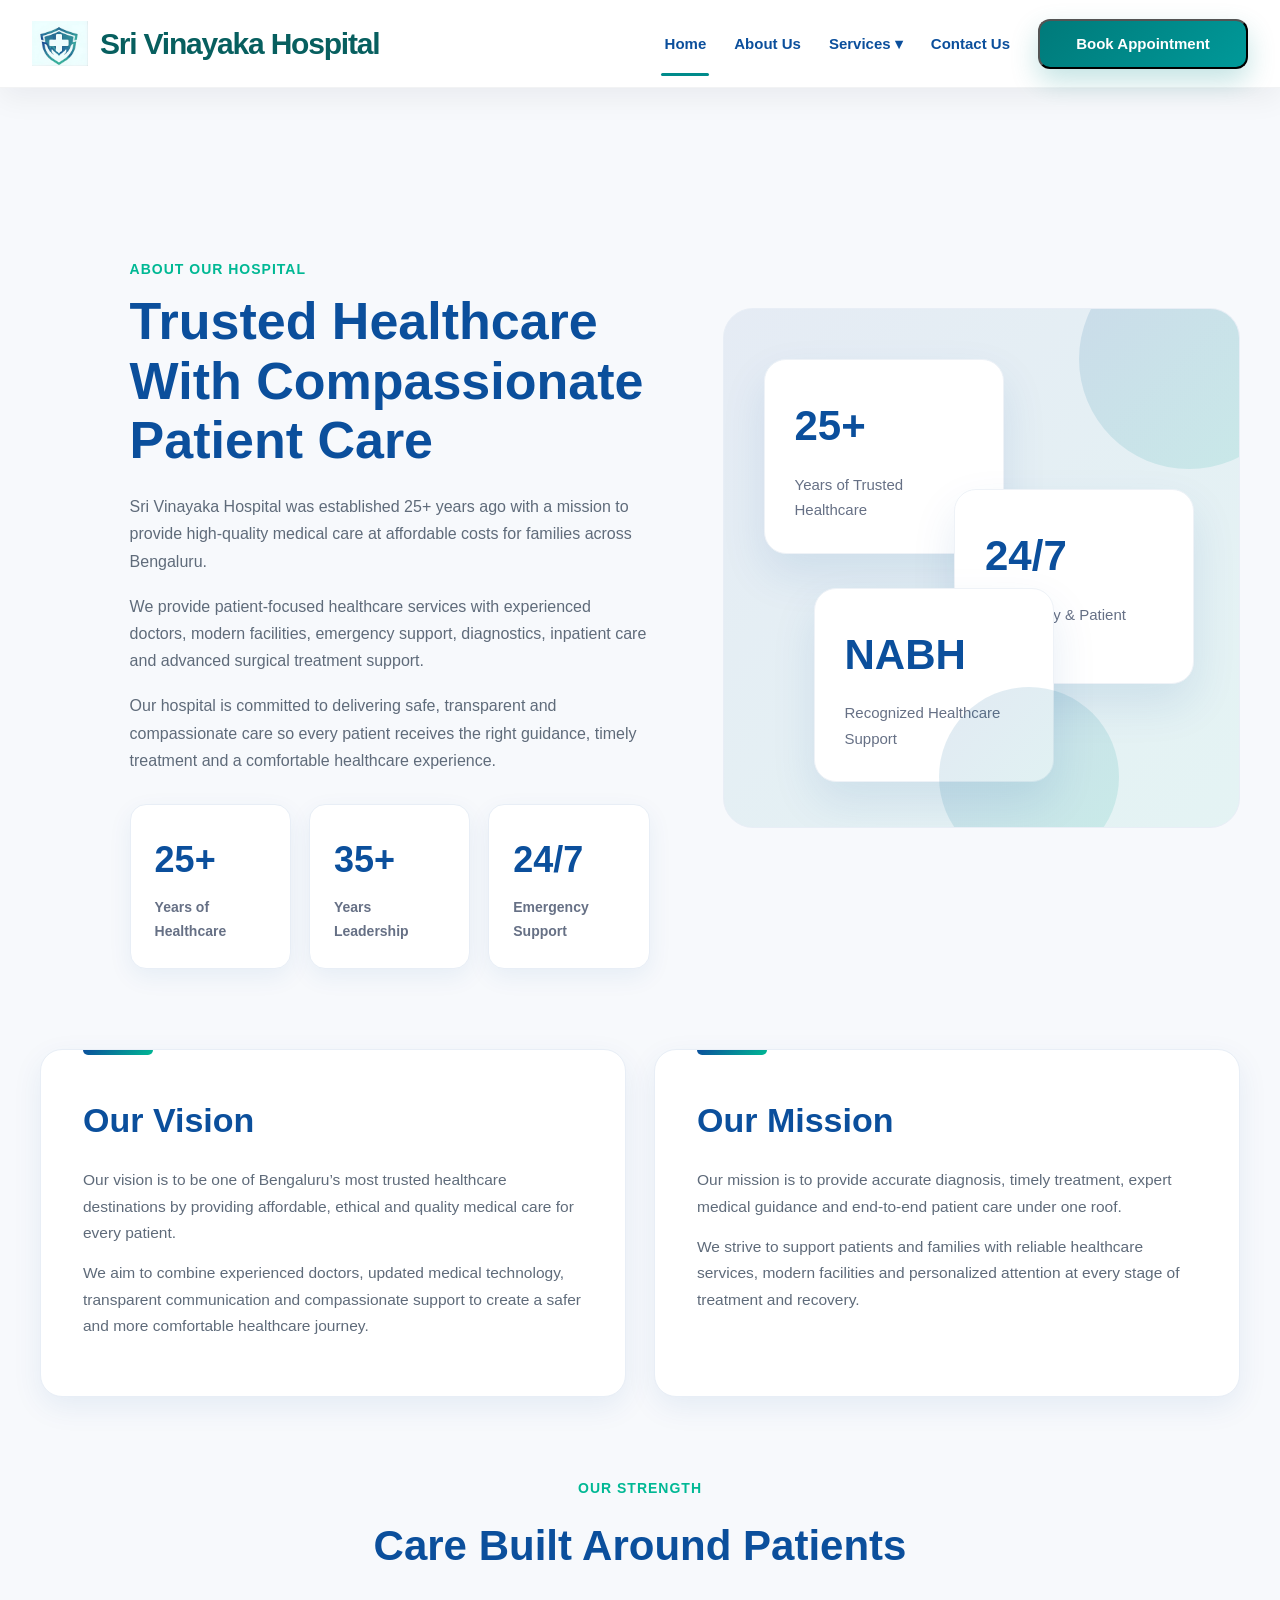
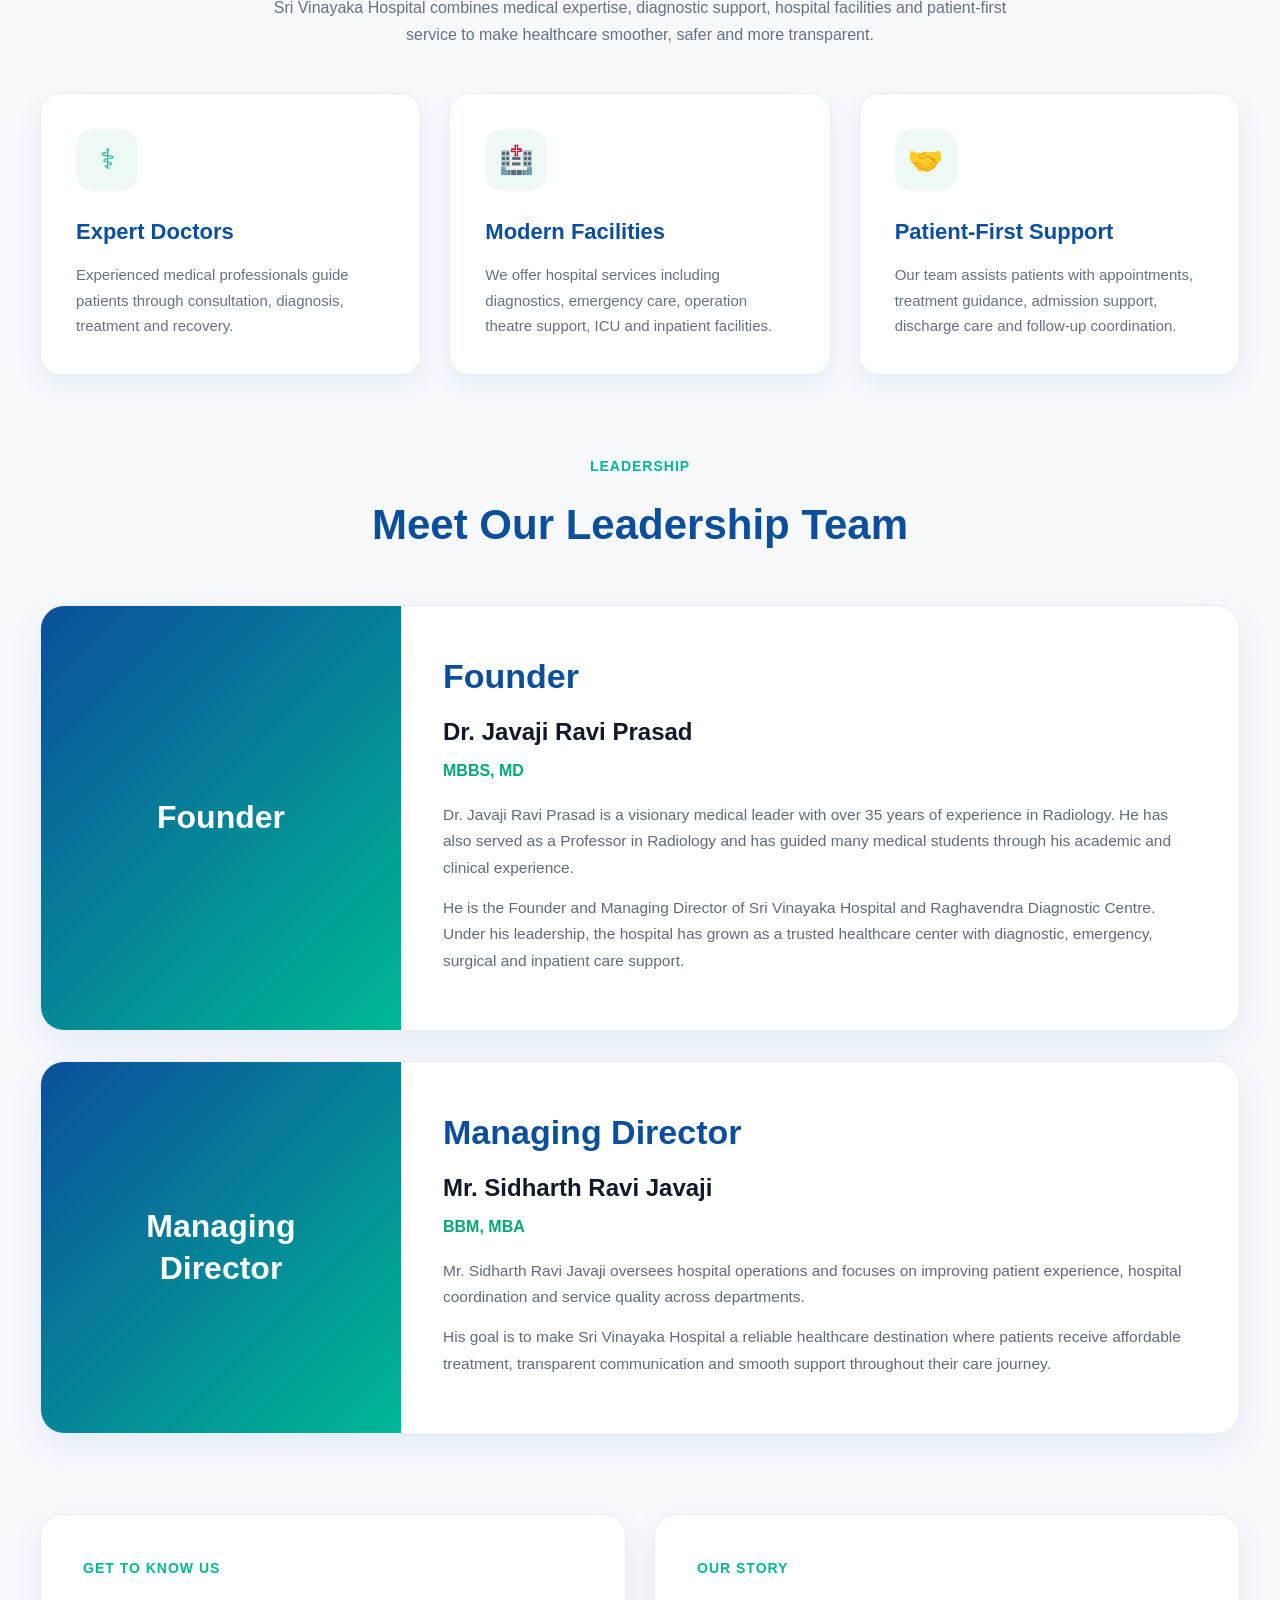
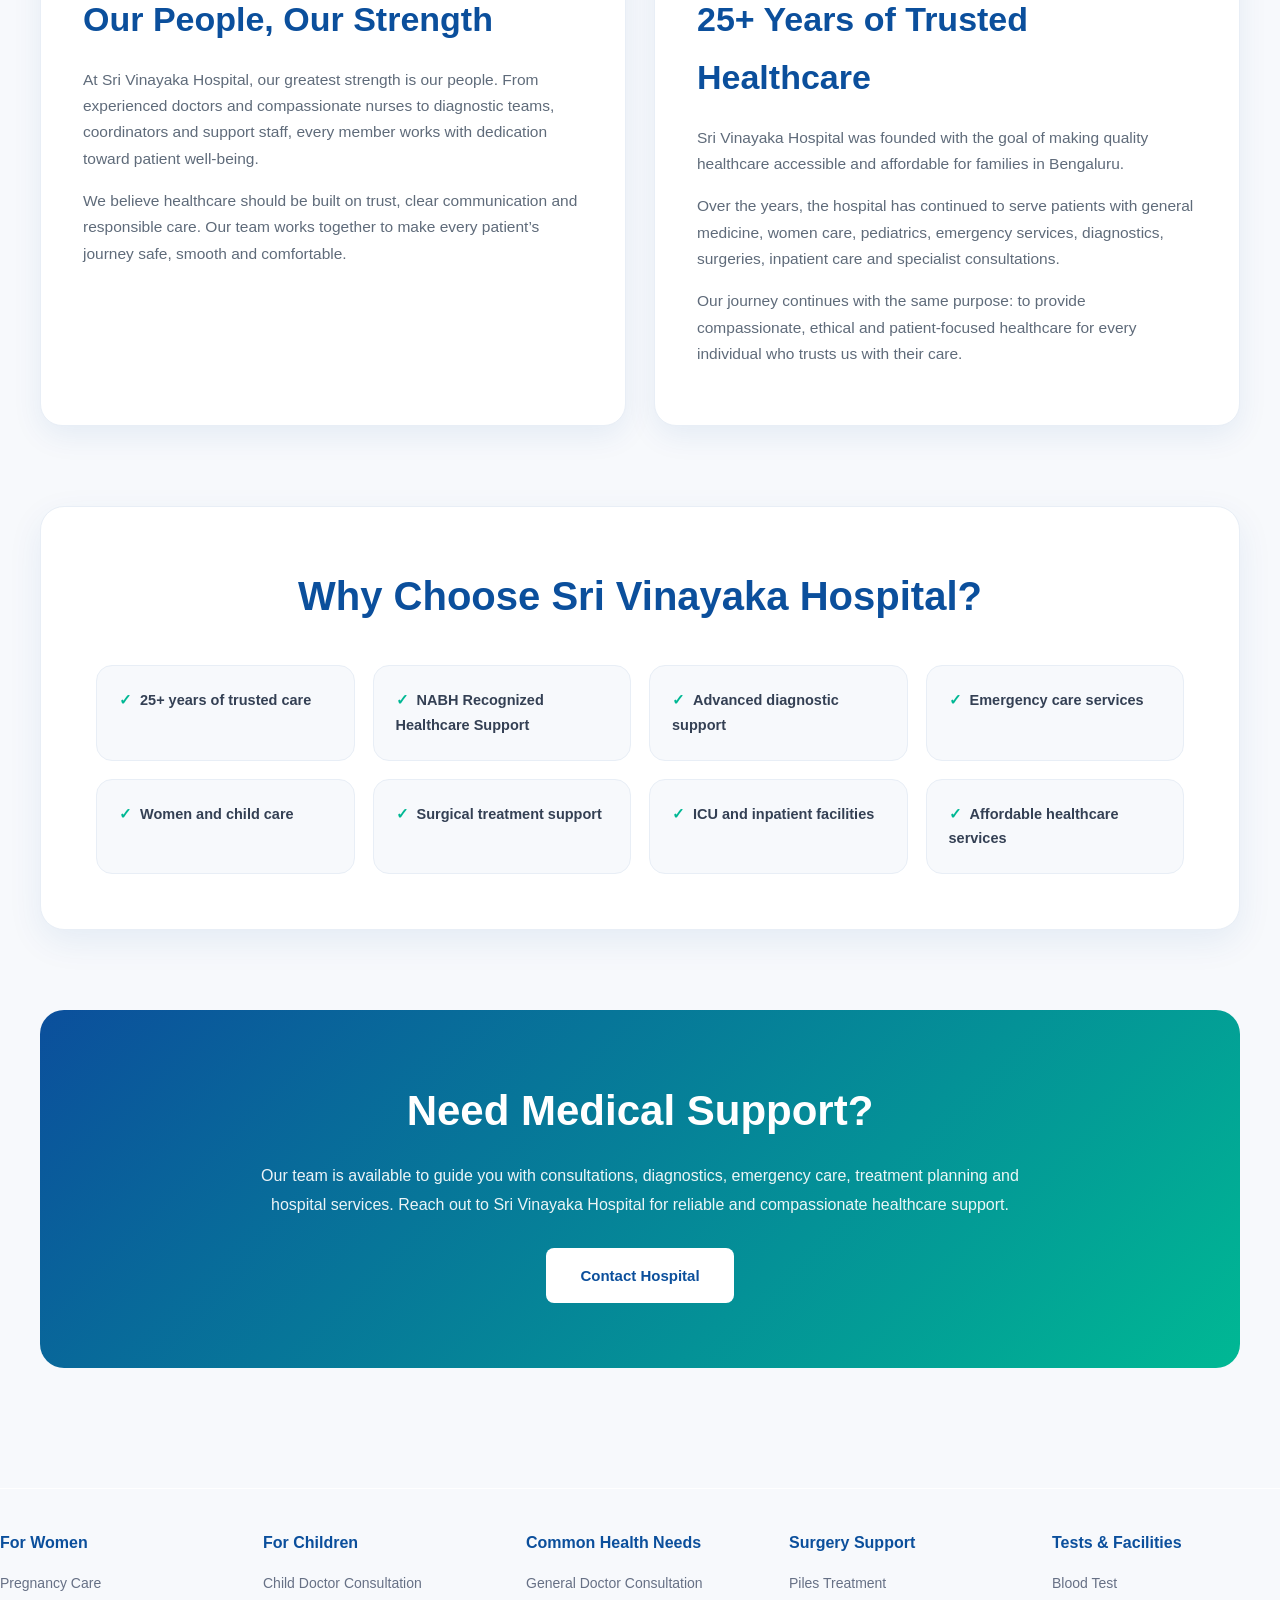
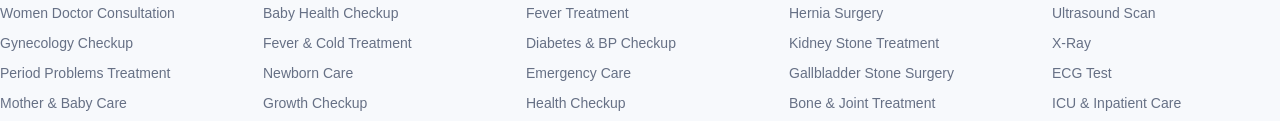
==== about.html @ 531b56f4 "latest hospital website update" ====
<!DOCTYPE html>
<html lang="en">
<head>
  <meta charset="UTF-8">
  <meta name="viewport" content="width=device-width, initial-scale=1.0">

  <title>About Us | Sri Vinayaka Hospital</title>

  <meta name="description" content="About Sri Vinayaka Hospital. Trusted healthcare, affordable medical care, expert doctors, advanced facilities, diagnostics, emergency care and compassionate treatment in Bengaluru.">
<link rel="stylesheet" href="style.css" />
  <style>
    * {
      margin: 0;
      padding: 0;
      box-sizing: border-box;
      font-family: Arial, Helvetica, sans-serif;
    }

    body {
      background: #f7f9fc;
      color: #1f2937;
      line-height: 1.7;
    }

    .about-page {
      padding: 80px 20px;
    }

    .container {
      max-width: 1200px;
      margin: auto;
    }

    .section-label {
      color: #00b894;
      font-size: 14px;
      font-weight: 700;
      text-transform: uppercase;
      letter-spacing: 1px;
      margin-bottom: 10px;
      display: block;
    }

    .hero-section {
      display: grid;
      grid-template-columns: 1.1fr 0.9fr;
      gap: 50px;
      align-items: center;
      margin-bottom: 80px;
    }

    .hero-content h1 {
      font-size: 52px;
      color: #0b4f9c;
      line-height: 1.15;
      margin-bottom: 22px;
    }

    .hero-content p {
      font-size: 16px;
      color: #5f6b7a;
      margin-bottom: 18px;
    }

    .hero-image img {
      width: 100%;
      border-radius: 22px;
      display: block;
      box-shadow: 0 20px 45px rgba(11, 79, 156, 0.16);
    }

    .stats-grid {
      display: grid;
      grid-template-columns: repeat(3, 1fr);
      gap: 18px;
      margin-top: 30px;
    }

    .stat-card {
      background: #ffffff;
      padding: 24px;
      border-radius: 16px;
      border: 1px solid #e8eef6;
      box-shadow: 0 8px 25px rgba(11, 79, 156, 0.07);
    }

    .stat-card h2 {
      color: #0b4f9c;
      font-size: 36px;
      margin-bottom: 6px;
    }

    .stat-card p {
      margin: 0;
      font-size: 14px;
      font-weight: 700;
      color: #667085;
    }

    .mission-vision {
      display: grid;
      grid-template-columns: 1fr 1fr;
      gap: 28px;
      margin-bottom: 80px;
    }

    .mv-card {
      background: #ffffff;
      padding: 42px;
      border-radius: 22px;
      border: 1px solid #e8eef6;
      box-shadow: 0 10px 30px rgba(11, 79, 156, 0.08);
      position: relative;
      overflow: hidden;
    }

    .mv-card::before {
      content: "";
      position: absolute;
      top: 0;
      left: 42px;
      width: 70px;
      height: 5px;
      background: linear-gradient(135deg, #0b4f9c, #00b894);
      border-radius: 0 0 12px 12px;
    }

    .mv-card h2 {
      color: #0b4f9c;
      font-size: 34px;
      margin-bottom: 18px;
    }

    .mv-card p {
      color: #5f6b7a;
      font-size: 15.5px;
      margin-bottom: 14px;
    }

    .trust-section {
      margin-bottom: 80px;
    }

    .section-heading {
      text-align: center;
      margin-bottom: 45px;
    }

    .section-heading h2 {
      font-size: 42px;
      color: #0b4f9c;
      margin-bottom: 12px;
    }

    .section-heading p {
      max-width: 780px;
      margin: auto;
      color: #667085;
      font-size: 16px;
    }

    .trust-grid {
      display: grid;
      grid-template-columns: repeat(3, 1fr);
      gap: 28px;
    }

    .trust-card {
      background: #ffffff;
      padding: 35px;
      border-radius: 20px;
      border: 1px solid #e8eef6;
      box-shadow: 0 10px 28px rgba(11, 79, 156, 0.07);
      transition: 0.35s;
    }

    .trust-card:hover {
      transform: translateY(-8px);
      box-shadow: 0 20px 45px rgba(11, 79, 156, 0.14);
    }

    .trust-icon {
      width: 62px;
      height: 62px;
      border-radius: 18px;
      background: #eef9f6;
      color: #00b894;
      display: flex;
      align-items: center;
      justify-content: center;
      font-size: 28px;
      margin-bottom: 22px;
    }

    .trust-card h3 {
      color: #0b4f9c;
      font-size: 22px;
      margin-bottom: 12px;
    }

    .trust-card p {
      color: #667085;
      font-size: 15px;
    }

    .leader-section {
      margin-bottom: 80px;
    }

    .leader-card {
      background: #ffffff;
      border-radius: 24px;
      overflow: hidden;
      display: grid;
      grid-template-columns: 360px 1fr;
      margin-bottom: 30px;
      border: 1px solid #e8eef6;
      box-shadow: 0 12px 35px rgba(11, 79, 156, 0.08);
    }

    .leader-photo {
      background: linear-gradient(135deg, #0b4f9c, #00b894);
      min-height: 360px;
      display: flex;
      align-items: center;
      justify-content: center;
      color: #ffffff;
      text-align: center;
      padding: 30px;
    }

    .leader-photo h3 {
      font-size: 32px;
      line-height: 1.3;
    }

    .leader-content {
      padding: 42px;
    }

    .leader-content h2 {
      color: #0b4f9c;
      font-size: 34px;
      margin-bottom: 6px;
    }

    .leader-content h3 {
      color: #111827;
      font-size: 24px;
      margin-bottom: 4px;
    }

    .leader-content h4 {
      color: #00a878;
      font-size: 16px;
      margin-bottom: 18px;
    }

    .leader-content p {
      color: #5f6b7a;
      font-size: 15.5px;
      margin-bottom: 14px;
    }

    .story-section {
      display: grid;
      grid-template-columns: 1fr 1fr;
      gap: 28px;
      margin-bottom: 80px;
    }

    .story-card {
      background: #ffffff;
      padding: 42px;
      border-radius: 22px;
      border: 1px solid #e8eef6;
      box-shadow: 0 10px 30px rgba(11, 79, 156, 0.08);
    }

    .story-card h2 {
      color: #0b4f9c;
      font-size: 34px;
      margin-bottom: 18px;
    }

    .story-card p {
      color: #5f6b7a;
      font-size: 15.5px;
      margin-bottom: 16px;
    }

    .choose-section {
      background: #ffffff;
      padding: 55px;
      border-radius: 24px;
      margin-bottom: 80px;
      border: 1px solid #e8eef6;
      box-shadow: 0 12px 35px rgba(11, 79, 156, 0.08);
    }

    .choose-section h2 {
      color: #0b4f9c;
      font-size: 40px;
      text-align: center;
      margin-bottom: 35px;
    }

    .choose-grid {
      display: grid;
      grid-template-columns: repeat(4, 1fr);
      gap: 18px;
    }

    .choose-item {
      background: #f7f9fc;
      padding: 22px;
      border-radius: 16px;
      color: #344054;
      font-size: 14.5px;
      font-weight: 600;
      border: 1px solid #e8eef6;
    }

    .choose-item span {
      color: #00b894;
      margin-right: 8px;
      font-weight: 900;
    }

    .support-section {
      background: linear-gradient(135deg, #0b4f9c, #00b894);
      color: #ffffff;
      padding: 65px 45px;
      border-radius: 24px;
      text-align: center;
    }

    .support-section h2 {
      font-size: 42px;
      margin-bottom: 16px;
    }

    .support-section p {
      max-width: 780px;
      margin: auto;
      font-size: 16px;
      line-height: 1.8;
      color: rgba(255,255,255,0.92);
      margin-bottom: 28px;
    }

    .support-btn {
      display: inline-block;
      background: #ffffff;
      color: #0b4f9c;
      padding: 15px 34px;
      border-radius: 8px;
      text-decoration: none;
      font-weight: 800;
      font-size: 15px;
    }

    @media(max-width: 992px) {
      .hero-section,
      .mission-vision,
      .story-section,
      .leader-card {
        grid-template-columns: 1fr;
      }

      .trust-grid,
      .choose-grid {
        grid-template-columns: repeat(2, 1fr);
      }

      .hero-content h1 {
        font-size: 42px;
      }
    }

    @media(max-width: 768px) {
      .about-page {
        padding: 50px 15px;
      }

      .hero-content h1,
      .section-heading h2,
      .choose-section h2,
      .support-section h2 {
        font-size: 32px;
      }

      .mv-card,
      .story-card,
      .choose-section,
      .leader-content,
      .support-section {
        padding: 30px 22px;
      }

      .stats-grid,
      .trust-grid,
      .choose-grid {
        grid-template-columns: 1fr;
      }

      .leader-photo {
        min-height: 240px;
      }
    }


    .hero-visual {
  position: relative;

  min-height: 520px;

  border-radius: 30px;

  background:
    linear-gradient(135deg,
    rgba(11,79,156,0.08),
    rgba(0,184,148,0.08));

  overflow: hidden;

  border: 1px solid #e8eef6;
}

.floating-card {
  position: absolute;

  background: #ffffff;

  border-radius: 22px;

  padding: 30px;

  width: 240px;

  box-shadow: 0 20px 45px rgba(11,79,156,0.10);

  border: 1px solid #eef2f7;

  animation: floatCard 5s ease-in-out infinite;
}

.floating-card h3 {
  color: #0b4f9c;

  font-size: 42px;

  margin-bottom: 10px;
}

.floating-card p {
  color: #667085;

  font-size: 15px;

  line-height: 1.7;
}

.card-one {
  top: 50px;
  left: 40px;
}

.card-two {
  top: 180px;
  right: 45px;

  animation-delay: 1s;
}

.card-three {
  bottom: 45px;
  left: 90px;

  animation-delay: 2s;
}

.circle {
  position: absolute;

  border-radius: 50%;

  background:
    linear-gradient(135deg,
    rgba(11,79,156,0.12),
    rgba(0,184,148,0.12));
}

.circle-one {
  width: 220px;
  height: 220px;

  top: -60px;
  right: -60px;
}

.circle-two {
  width: 180px;
  height: 180px;

  bottom: -40px;
  right: 120px;
}

@keyframes floatCard {

  0% {
    transform: translateY(0px);
  }

  50% {
    transform: translateY(-12px);
  }

  100% {
    transform: translateY(0px);
  }
}

@media(max-width: 768px){

  .hero-visual {
    min-height: 460px;
  }

  .floating-card {
    width: 200px;
    padding: 22px;
  }

  .floating-card h3 {
    font-size: 34px;
  }

  .card-one {
    left: 20px;
  }

  .card-two {
    right: 20px;
  }

  .card-three {
    left: 50px;
  }
}


  </style>
</head>

<body>

  
<header class="site-header">
  <nav class="navbar">
    <div class="brand">
      <img src="assets/logo.webp" alt="Sri Vinayaka Hospital Logo" class="logo">
      <span>Sri Vinayaka Hospital</span>
    </div>

    <ul class="nav-menu">
      <li><a href="index.html" class="active">Home</a></li>
      <li><a href="about.html">About Us</a></li>
            <li class="has-mega-menu">
              <a href="service.html" class="services-link">Services ▾</a>

              <div class="mega-menu">
                <div class="mega-col">
                  <h3>Core Services</h3>
                  <a href="service.html#emergency">Emergency Care</a>
                  <a href="service.html#general-medicine">General Medicine</a>
                  <a href="service.html#gynecology">Gynecology</a>
                  <a href="service.html#pediatrics">Pediatrics</a>
                </div>

                <div class="mega-col">
                  <h3>Specialities</h3>
                  <a href="service.html#orthopedics">Orthopedics</a>
                  <a href="service.html#cardiology">Cardiology</a>
                  <a href="service.html#general-surgery">General Surgery</a>
                  <a href="service.html#physiotherapy">Physiotherapy</a>
                </div>

                <div class="mega-col">
                  <h3>Surgeries</h3>

                  <a href="surgeries.html?type=proctology">Proctology</a>

                  <a href="surgeries.html?type=laparoscopy">Laparoscopy</a>

                  <a href="surgeries.html?type=urology">Urology</a>

                  <a href="surgeries.html?type=cosmetic">Cosmetic Surgery</a>

                  <a href="surgeries.html?type=orthopedics">Orthopedics</a>

                  <a href="surgeries.html?type=ophthalmology">Ophthalmology</a>

                  <a href="surgeries.html?type=vascular">Vascular Surgery</a>

                  <a href="surgeries.html?type=mtp">MTP</a>
                </div>
              </div>
            </li>
      <li><a href="Contact.html">Contact Us</a></li>
    </ul>

        <button class="nav-btn" id="openPopup">
          Book Appointment
        </button>
  </nav>
</header>

<section class="about-page">
  <div class="container">

    <div class="hero-section">
      <div class="hero-content">
        <span class="section-label">About Our Hospital</span>

        <h1>Trusted Healthcare With Compassionate Patient Care</h1>

        <p>
          Sri Vinayaka Hospital was established 25+ years ago with a mission
          to provide high-quality medical care at affordable costs for families
          across Bengaluru.
        </p>

        <p>
          We provide patient-focused healthcare services with experienced
          doctors, modern facilities, emergency support, diagnostics,
          inpatient care and advanced surgical treatment support.
        </p>

        <p>
          Our hospital is committed to delivering safe, transparent and
          compassionate care so every patient receives the right guidance,
          timely treatment and a comfortable healthcare experience.
        </p>

        <div class="stats-grid">
          <div class="stat-card">
            <h2>25+</h2>
            <p>Years of Healthcare</p>
          </div>

          <div class="stat-card">
            <h2>35+</h2>
            <p>Years Leadership</p>
          </div>

          <div class="stat-card">
            <h2>24/7</h2>
            <p>Emergency Support</p>
          </div>
        </div>
      </div>

<div class="hero-visual">

  <div class="floating-card card-one">
    <h3>25+</h3>
    <p>Years of Trusted Healthcare</p>
  </div>

  <div class="floating-card card-two">
    <h3>24/7</h3>
    <p>Emergency & Patient Support</p>
  </div>

  <div class="floating-card card-three">
    <h3>NABH</h3>
    <p>Recognized Healthcare Support</p>
  </div>

  <div class="circle circle-one"></div>
  <div class="circle circle-two"></div>

</div>
    </div>

    <div class="mission-vision">
      <div class="mv-card">
        <h2>Our Vision</h2>

        <p>
          Our vision is to be one of Bengaluru’s most trusted healthcare
          destinations by providing affordable, ethical and quality medical
          care for every patient.
        </p>

        <p>
          We aim to combine experienced doctors, updated medical technology,
          transparent communication and compassionate support to create a safer
          and more comfortable healthcare journey.
        </p>
      </div>

      <div class="mv-card">
        <h2>Our Mission</h2>

        <p>
          Our mission is to provide accurate diagnosis, timely treatment,
          expert medical guidance and end-to-end patient care under one roof.
        </p>

        <p>
          We strive to support patients and families with reliable healthcare
          services, modern facilities and personalized attention at every stage
          of treatment and recovery.
        </p>
      </div>
    </div>

    <div class="trust-section">
      <div class="section-heading">
        <span class="section-label">Our Strength</span>

        <h2>Care Built Around Patients</h2>

        <p>
          Sri Vinayaka Hospital combines medical expertise, diagnostic support,
          hospital facilities and patient-first service to make healthcare
          smoother, safer and more transparent.
        </p>
      </div>

      <div class="trust-grid">
        <div class="trust-card">
          <div class="trust-icon">⚕</div>

          <h3>Expert Doctors</h3>

          <p>
            Experienced medical professionals guide patients through
            consultation, diagnosis, treatment and recovery.
          </p>
        </div>

        <div class="trust-card">
          <div class="trust-icon">🏥</div>

          <h3>Modern Facilities</h3>

          <p>
            We offer hospital services including diagnostics, emergency care,
            operation theatre support, ICU and inpatient facilities.
          </p>
        </div>

        <div class="trust-card">
          <div class="trust-icon">🤝</div>

          <h3>Patient-First Support</h3>

          <p>
            Our team assists patients with appointments, treatment guidance,
            admission support, discharge care and follow-up coordination.
          </p>
        </div>
      </div>
    </div>

    <div class="leader-section">
      <div class="section-heading">
        <span class="section-label">Leadership</span>

        <h2>Meet Our Leadership Team</h2>
      </div>

      <div class="leader-card">
        <div class="leader-photo">
          <h3>Founder</h3>
        </div>

        <div class="leader-content">
          <h2>Founder</h2>

          <h3>Dr. Javaji Ravi Prasad</h3>

          <h4>MBBS, MD</h4>

          <p>
            Dr. Javaji Ravi Prasad is a visionary medical leader with over
            35 years of experience in Radiology. He has also served as a
            Professor in Radiology and has guided many medical students through
            his academic and clinical experience.
          </p>

          <p>
            He is the Founder and Managing Director of Sri Vinayaka Hospital
            and Raghavendra Diagnostic Centre. Under his leadership, the
            hospital has grown as a trusted healthcare center with diagnostic,
            emergency, surgical and inpatient care support.
          </p>
        </div>
      </div>

      <div class="leader-card">
        <div class="leader-photo">
          <h3>Managing<br>Director</h3>
        </div>

        <div class="leader-content">
          <h2>Managing Director</h2>

          <h3>Mr. Sidharth Ravi Javaji</h3>

          <h4>BBM, MBA</h4>

          <p>
            Mr. Sidharth Ravi Javaji oversees hospital operations and focuses
            on improving patient experience, hospital coordination and service
            quality across departments.
          </p>

          <p>
            His goal is to make Sri Vinayaka Hospital a reliable healthcare
            destination where patients receive affordable treatment, transparent
            communication and smooth support throughout their care journey.
          </p>
        </div>
      </div>
    </div>

    <div class="story-section">
      <div class="story-card">
        <span class="section-label">Get To Know Us</span>

        <h2>Our People, Our Strength</h2>

        <p>
          At Sri Vinayaka Hospital, our greatest strength is our people.
          From experienced doctors and compassionate nurses to diagnostic teams,
          coordinators and support staff, every member works with dedication
          toward patient well-being.
        </p>

        <p>
          We believe healthcare should be built on trust, clear communication
          and responsible care. Our team works together to make every patient’s
          journey safe, smooth and comfortable.
        </p>
      </div>

      <div class="story-card">
        <span class="section-label">Our Story</span>

        <h2>25+ Years of Trusted Healthcare</h2>

        <p>
          Sri Vinayaka Hospital was founded with the goal of making quality
          healthcare accessible and affordable for families in Bengaluru.
        </p>

        <p>
          Over the years, the hospital has continued to serve patients with
          general medicine, women care, pediatrics, emergency services,
          diagnostics, surgeries, inpatient care and specialist consultations.
        </p>

        <p>
          Our journey continues with the same purpose: to provide compassionate,
          ethical and patient-focused healthcare for every individual who trusts
          us with their care.
        </p>
      </div>
    </div>

    <div class="choose-section">
      <h2>Why Choose Sri Vinayaka Hospital?</h2>

      <div class="choose-grid">
        <div class="choose-item"><span>✓</span>25+ years of trusted care</div>
        <div class="choose-item"><span>✓</span>NABH Recognized Healthcare Support</div>
        <div class="choose-item"><span>✓</span>Advanced diagnostic support</div>
        <div class="choose-item"><span>✓</span>Emergency care services</div>
        <div class="choose-item"><span>✓</span>Women and child care</div>
        <div class="choose-item"><span>✓</span>Surgical treatment support</div>
        <div class="choose-item"><span>✓</span>ICU and inpatient facilities</div>
        <div class="choose-item"><span>✓</span>Affordable healthcare services</div>
      </div>
    </div>

    <div class="support-section">
      <h2>Need Medical Support?</h2>

      <p>
        Our team is available to guide you with consultations, diagnostics,
        emergency care, treatment planning and hospital services. Reach out to
        Sri Vinayaka Hospital for reliable and compassionate healthcare support.
      </p>

      <a href="contact.html" class="support-btn">
        Contact Hospital
      </a>
    </div>

  </div>
</section>


<!-- POPUP -->

<div class="appointment-popup" id="appointmentPopup">

  <div class="popup-overlay" id="closePopup"></div>

  <div class="popup-box">

    <button class="popup-close" id="closePopupBtn">
      ×
    </button>

    <span class="popup-tag">
      Sri Vinayaka Hospital
    </span>

    <h2>
      Book Appointment
    </h2>

    <p>
      Fill your details and our team will contact you shortly.
    </p>

    <form class="appointment-form" id="telegramForm">

      <div class="form-group">
        <input
          type="text"
          placeholder="Patient Name"
          required
        >
      </div>

      <div class="form-group">
        <input
          type="tel"
          placeholder="Mobile Number"
          required
        >
      </div>

      <div class="form-group">

        <select required>

          <option value="">
            Select Service
          </option>

          <option>
            General Medicine
          </option>

          <option>
            Gynecology
          </option>

          <option>
            Pediatrics
          </option>

          <option>
            Orthopedics
          </option>

          <option>
            Cardiology
          </option>

          <option>
            General Surgery
          </option>

        </select>

      </div>

      <button type="submit" class="submit-btn">
        Submit Appointment
      </button>

    </form>

  </div>

</div>


<div class="success-popup" id="successPopup">

  <div class="success-box">

    <div class="success-icon">
      ✓
    </div>

    <h3 id="successTitle">
      Hello!
    </h3>

    <p>
      Your appointment booking is confirmed.
      Our team will get back to you shortly.
    </p>

    <button id="successClose">
      Close
    </button>

  </div>

</div>


<div class="footer-seo-links">

  <div class="seo-text-col">
    <h4>For Women</h4>
    <span>Pregnancy Care</span>
    <span>Women Doctor Consultation</span>
    <span>Gynecology Checkup</span>
    <span>Period Problems Treatment</span>
    <span>Mother & Baby Care</span>
  </div>

  <div class="seo-text-col">
    <h4>For Children</h4>
    <span>Child Doctor Consultation</span>
    <span>Baby Health Checkup</span>
    <span>Fever & Cold Treatment</span>
    <span>Newborn Care</span>
    <span>Growth Checkup</span>
  </div>

  <div class="seo-text-col">
    <h4>Common Health Needs</h4>
    <span>General Doctor Consultation</span>
    <span>Fever Treatment</span>
    <span>Diabetes & BP Checkup</span>
    <span>Emergency Care</span>
    <span>Health Checkup</span>
  </div>

  <div class="seo-text-col">
    <h4>Surgery Support</h4>
    <span>Piles Treatment</span>
    <span>Hernia Surgery</span>
    <span>Kidney Stone Treatment</span>
    <span>Gallbladder Stone Surgery</span>
    <span>Bone & Joint Treatment</span>
  </div>

  <div class="seo-text-col">
    <h4>Tests & Facilities</h4>
    <span>Blood Test</span>
    <span>Ultrasound Scan</span>
    <span>X-Ray</span>
    <span>ECG Test</span>
    <span>ICU & Inpatient Care</span>
  </div>

</div>
<script src="script.js"></script>
</body>
</html>
---- style.css ----
:root {
  --primary: #008b8b;
  --primary-dark: #006f6f;
  --navy: #071f3d;
  --text: #334155;
  --white: #ffffff;
  --soft: #eefafa;
}

main {
  position: relative;
  z-index: 1;
}


* {
  margin: 0;
  padding: 0;
  box-sizing: border-box;
}

html {
  scroll-behavior: smooth;
}

body {
  font-family: "Inter", Arial, sans-serif;
  background: var(--soft);
  color: var(--navy);
  overflow-x: hidden;
}

a {
  color: inherit;
  text-decoration: none;
}

img {
  display: block;
}

/* HEADER */

.site-header {
  width: 100%;
  height: 80px;
  background: rgba(255, 255, 255, 0.94);

  position: sticky;
  top: 0;
  left: 0;

  z-index: 9999;

  backdrop-filter: blur(14px);
  -webkit-backdrop-filter: blur(14px);

  border-bottom: 1px solid rgba(15, 23, 42, 0.05);

  box-shadow:
    0 10px 30px rgba(15, 23, 42, 0.06);
}

.navbar {
  width: min(100% - 96px, 1800px);
  height: 100%;
  margin: 0 auto;
  display: flex;
  align-items: center;
}

.brand {
  display: flex;
  align-items: center;
  gap: 12px;
  flex-shrink: 0;
}

.logo {
  width: 64px;
  height: 64px;
  object-fit: contain;
}

.brand span {
  font-size: 36px;
  font-weight: 800;
  line-height: 1;
  color: #075f5f;
  letter-spacing: -1.2px;
  white-space: nowrap;
}

.nav-menu {
  margin-left: auto;
  display: flex;
  align-items: center;
  gap: 54px;
  list-style: none;
}

.nav-menu a {
  position: relative;
  font-size: 18px;
  font-weight: 500;
  color: #0f1f35;
}

.nav-menu > li > a.active::after,
.nav-menu > li > a:hover::after {
  content: "";
  position: absolute;
  left: 50%;
  bottom: -24px;
  width: 48px;
  height: 3px;
  border-radius: 20px;
  background: var(--primary);
  transform: translateX(-50%);
}

.nav-btn {
  height: 58px;
  min-width: 246px;
  margin-left: 52px;
  padding: 0 26px;
  border-radius: 12px;
  background: linear-gradient(135deg, #007a7a, #009999);
  color: #fff;
  display: inline-flex;
  align-items: center;
  justify-content: center;
  gap: 12px;
  font-size: 18px;
  font-weight: 800;
  box-shadow: 0 12px 28px rgba(0, 139, 139, 0.24);
}

.nav-toggle {
  display: none;
}

/* HERO */

.hero {
  position: relative;
  height: calc(100vh - 102px);
  min-height: 410px;
  max-height: 820px;
  overflow: hidden;
  background: #eefafa;
}

/* right-side image */
.hero-image-wrap {
  position: absolute;
  right: -40px;
  bottom: 0;
  width: 58%;
  height: 100%;
  z-index: 1;

  display: flex;
  align-items: center;
  justify-content: flex-end;

  overflow: hidden;
}

.hero-image {
  width: 100%;
  max-width: 920px;
  height: auto;

  object-fit: contain;

  filter:
    brightness(1.02)
    contrast(1.02)
    saturate(1.05);

  mask-image: linear-gradient(
    to left,
    rgba(0,0,0,1) 72%,
    rgba(0,0,0,0.88) 82%,
    rgba(0,0,0,0.45) 92%,
    transparent 100%
  );

  -webkit-mask-image: linear-gradient(
    to left,
    rgba(0,0,0,1) 72%,
    rgba(0,0,0,0.88) 82%,
    rgba(0,0,0,0.45) 92%,
    transparent 100%
  );
}

/* white/teal merge layer */
.hero-overlay {
  position: absolute;
  inset: 0;
  z-index: 2;

  background:
    linear-gradient(
      90deg,
      rgba(245,253,253,0.96) 0%,
      rgba(245,253,253,0.90) 2%,
      rgba(245,253,253,0.52) 14%,
      rgba(245,253,253,0.10) 12%,
      rgba(245,253,253,0) 22%
    );
}


.hero-content {
  position: relative;
  z-index: 10;
  width: 610px;
  margin-left: clamp(60px, 7vw, 130px);
  padding-top: clamp(105px, 13vh, 180px);
}

.hero-label {
  font-size: clamp(16px, 1.2vw, 22px);
  font-weight: 800;
  color: var(--primary);
  letter-spacing: 1px;
  margin-bottom: 10px;
}

.hero h1 {
  font-size: clamp(64px, 5.6vw, 104px);
  line-height: 0.95;
  font-weight: 900;
  letter-spacing: -5px;
  color: var(--navy);
  margin-bottom: 28px;
}

.title-line {
  display: block;
  width: 54px;
  height: 4px;
  border-radius: 20px;
  background: var(--primary);
  margin-bottom: 24px;
}

.hero-text {
  max-width: 540px;
  font-size: clamp(18px, 1.25vw, 21px);
  line-height: 1.55;
  color: var(--text);
  margin-bottom: 34px;
}

.hero-features {
  display: flex;
  align-items: center;
  gap: 34px;
  margin-bottom: 40px;
}

.feature {
  display: flex;
  align-items: center;
  gap: 12px;
}

.feature-icon {
  width: 58px;
  height: 58px;
  border-radius: 14px;
  background: rgba(226, 252, 252, 0.85);
  border: 1px solid rgba(0, 139, 139, 0.18);
  color: var(--primary);
  display: grid;
  place-items: center;
  font-size: 30px;
  font-weight: 800;
}

.feature strong {
  display: block;
  font-size: 20px;
  line-height: 1.15;
  color: #102033;
  font-weight: 800;
}

.feature span {
  display: block;
  font-size: 16px;
  line-height: 1.25;
  color: #334155;
}

.hero-buttons {
  display: flex;
  align-items: center;
  gap: 22px;
}

.btn {
  height: 58px;
  padding: 0 28px;
  border-radius: 12px;
  display: inline-flex;
  align-items: center;
  justify-content: center;
  gap: 12px;
  font-size: 18px;
  font-weight: 800;
  transition: 0.25s ease;
}

.btn:hover {
  transform: translateY(-3px);
}

.primary-btn {
  color: #fff;
  background: linear-gradient(135deg, #007a7a, #009999);
  box-shadow: 0 14px 30px rgba(0, 139, 139, 0.25);
}

.secondary-btn {
  color: #172033;
  background: rgba(255, 255, 255, 0.94);
  box-shadow: 0 10px 24px rgba(15, 23, 42, 0.10);
}

/* SERVICE STRIP */

/* DECORATIONS */

.dots {
  position: absolute;
  top: 40px;
  left: 10px;
  z-index: 4;
  width: 130px;
  height: 90px;
  background-image: radial-gradient(rgba(0, 139, 139, 0.15) 4px, transparent 4px);
  background-size: 24px 24px;
}

.plus-shape {
  position: absolute;
  top: 40px;
  left: 30%;
  z-index: 4;
  color: rgba(0, 139, 139, 0.08);
  font-size: 82px;
  font-weight: 900;
}

.bottom-wave {
  position: absolute;
  left: -115px;
  bottom: -170px;
  z-index: 3;
  width: 560px;
  height: 360px;
  background: #008b8b;
  border-radius: 52% 48% 0 0;
  transform: rotate(18deg);
}

.bottom-wave::before {
  content: "";
  position: absolute;
  top: -75px;
  left: 40px;
  width: 430px;
  height: 180px;
  background: #eafafa;
  border-radius: 50%;
}

.bottom-wave::after {
  content: "";
  position: absolute;
  left: 120px;
  bottom: 80px;
  width: 110px;
  height: 70px;
  background-image: radial-gradient(rgba(255,255,255,0.35) 3px, transparent 3px);
  background-size: 22px 22px;
}

/* LAPTOP FIX */
@media (max-width: 1450px) {
  .site-header {
    height: 88px;
  }

  .navbar {
    width: min(100% - 64px, 1400px);
  }

  .logo {
    width: 56px;
    height: 56px;
  }

  .brand span {
    font-size: 30px;
  }

  .nav-menu {
    gap: 34px;
  }

  .nav-menu a {
    font-size: 16px;
  }

  .nav-btn {
    height: 50px;
    min-width: 210px;
    margin-left: 28px;
    font-size: 15px;
  }

  .hero {
    height: calc(100vh - 88px);
    min-height: 640px;
    max-height: 760px;
  }

  .hero-content {
    width: 520px;
    padding-top: clamp(76px, 10vh, 120px);
  }

  .hero h1 {
    font-size: clamp(58px, 5vw, 82px);
  }

  .hero-text {
    font-size: 18px;
    max-width: 480px;
  }

  .hero-features {
    gap: 24px;
    margin-bottom: 30px;
  }

  .feature-icon {
    width: 50px;
    height: 50px;
    font-size: 25px;
  }

  .feature strong {
    font-size: 17px;
  }

  .feature span {
    font-size: 14px;
  }

  .btn {
    height: 52px;
    font-size: 15px;
  }
}

/* TABLET */

@media (max-width: 1180px) {
  .nav-menu {
    display: none;
  }

  .nav-btn {
    display: inline-flex;
    margin-left: auto;
  }

  .navbar {
    width: min(100% - 40px, 1100px);
  }

  .hero {
    min-height: 680px;
  }

  .hero-image-wrap {
    width: 62%;
    right: -80px;
  }

  .hero-content {
    width: 500px;
  }
}

/* MOBILE */

@media (max-width: 768px) {
.site-header {
  height: 76px;
  position: sticky;
  top: 0;
  z-index: 99999;
  background: rgba(255, 255, 255, 0.96);
  backdrop-filter: blur(14px);
  -webkit-backdrop-filter: blur(14px);
}

  .navbar {
    width: min(100% - 24px, 1100px);
    justify-content: flex-start;
  }

  .brand {
    max-width: 100%;
    gap: 10px;
  }

  .logo {
    width: 44px;
    height: 44px;
  }

  .brand span {
    font-size: 18px;
    letter-spacing: -0.4px;
    white-space: nowrap;
  }

.nav-toggle {
  display: none !important;
}

.navbar {
  width: 100%;
  padding: 8px 12px;
  display: flex;
  flex-direction: column;
  align-items: center;
  gap: 8px;
}

.site-header {
  height: auto;
  min-height: 118px;
  position: sticky;
  top: 0;
  z-index: 99999;
  background: rgba(255, 255, 255, 0.98);
}

.brand {
  width: 100%;
  justify-content: center;
}

.logo {
  width: 34px;
  height: 34px;
}

.brand span {
  font-size: 16px;
}

.nav-menu {
  display: flex !important;
  width: 100%;
  justify-content: center;
  gap: 14px;
  flex-wrap: wrap;
  margin-left: 0;
}

.nav-menu a {
  font-size: 12px;
  font-weight: 700;
}

.nav-menu > li > a.active::after,
.nav-menu > li > a:hover::after {
  bottom: -5px;
  width: 28px;
  height: 2px;
}

.nav-btn {
  display: none !important;
}

.hero {
  height: auto;
  min-height: calc(100vh - 118px);
  padding: 0 0 54px;
}

.hero-image-wrap {
  position: relative;
  width: 100%;
  height: 235px;
  right: auto;
  top: auto;
  bottom: auto;
  opacity: 1;
  z-index: 3;
  padding-top: 0;
  display: flex;
  align-items: center;
  justify-content: center;
  overflow: hidden;
}

.hero-image {
  width: 100%;
  height: 100%;
  max-width: none;
  object-fit: cover;
  object-position: center;
  opacity: 0.95;
  mask-image: linear-gradient(to bottom, rgba(0,0,0,1) 72%, transparent 100%);
  -webkit-mask-image: linear-gradient(to bottom, rgba(0,0,0,1) 72%, transparent 100%);
}

  .hero-overlay {
    background:
      linear-gradient(
        180deg,
        rgba(245,253,253,0.92) 0%,
        rgba(245,253,253,0.78) 46%,
        rgba(245,253,253,0.62) 100%
      );
  }

.hero-content {
  width: auto;
  margin: -18px 22px 0;
  padding-top: 0;
  text-align: center;
}

  .hero-label {
    font-size: 12px;
    letter-spacing: 0.8px;
    margin-bottom: 12px;
  }

  .hero h1 {
    font-size: 42px;
    line-height: 0.98;
    letter-spacing: -2px;
    margin-bottom: 22px;
  }

  .title-line {
    margin-inline: auto;
    margin-bottom: 18px;
  }

  .hero-text {
    max-width: 100%;
    margin-inline: auto;
    font-size: 16px;
    line-height: 1.55;
    margin-bottom: 26px;
  }

  .hero-features {
    flex-direction: column;
    align-items: center;
    gap: 14px;
    margin-bottom: 28px;
  }

  .feature {
    width: 190px;
    justify-content: flex-start;
    text-align: left;
  }

  .feature-icon {
    width: 44px;
    height: 44px;
    font-size: 21px;
  }

  .feature strong {
    font-size: 15px;
  }

  .feature span {
    font-size: 12px;
  }

  .hero-buttons {
    flex-direction: column;
    gap: 14px;
    width: 100%;
  }

  .btn {
    width: 100%;
    height: 50px;
    font-size: 14px;
  }

  .dots,
  .plus-shape,
  .bottom-wave {
    display: none;
  }
}

@media (max-width: 420px) {
  .brand span {
    font-size: 16px;
  }

  .logo {
    width: 40px;
    height: 40px;
  }

  .hero h1 {
    font-size: 38px;
  }

  .hero-image {
    max-width: 520px;
  }
}

/* 2nd banner  */

.hospital-overview {
  padding: 70px 20px;
  background: #ffffff;
}

.overview-container {
  max-width: 1100px;
  margin: auto;
}

.overview-container h2 {
  font-size: 42px;
  color: #0b4f9c;
  margin-bottom: 18px;
}

.overview-container > p {
  font-size: 15px;
  line-height: 1.8;
  color: #667085;
  margin-bottom: 18px;
}

.overview-card {
  display: grid;
  grid-template-columns: 2fr 1.1fr;
  margin-top: 35px;
  background: #0b4f9c;
}

.overview-image img {
  width: 100%;
  height: 100%;
  min-height: 360px;
  object-fit: cover;
  display: block;
}

.overview-info {
  padding: 35px 30px;
  color: #ffffff;
}

.overview-info h3 {
  font-size: 24px;
  margin-bottom: 14px;
}

.overview-info p {
  font-size: 14px;
  line-height: 1.7;
  margin-bottom: 18px;
}

.direction-btn {
  display: inline-block;
  background: #ffffff;
  color: #0b4f9c;
  padding: 13px 22px;
  border-radius: 4px;
  text-decoration: none;
  font-weight: 700;
  margin: 10px 0 25px;
}

.contact-box {
  background: #ffffff;
  color: #0b4f9c;
  padding: 13px 16px;
  margin-top: 12px;
  font-weight: 700;
  font-size: 14px;
}

.emergency {
  color: #e63946;
}

.helpline {
  color: #00a878;
}

.overview-stats {
  display: grid;
  grid-template-columns: repeat(3, 1fr);
  border-top: 1px solid #e5e7eb;
  margin-top: 0;
}

.stat-box {
  padding: 25px 30px;
  border-right: 1px solid #e5e7eb;
}

.stat-box:last-child {
  border-right: none;
}

.stat-box h3 {
  font-size: 38px;
  color: #000;
  margin-bottom: 8px;
}

.stat-box h4 {
  font-size: 17px;
  color: #00a878;
  margin-bottom: 10px;
}

.stat-box p {
  font-size: 14px;
  color: #667085;
  line-height: 1.6;
}

/* Mobile Responsive */
@media (max-width: 768px) {
  .hospital-overview {
    padding: 45px 15px;
  }

  .overview-container h2 {
    font-size: 32px;
  }

  .overview-card {
    grid-template-columns: 1fr;
  }

  .overview-image img {
    min-height: 260px;
  }

  .overview-info {
    padding: 28px 20px;
  }

  .overview-stats {
    grid-template-columns: 1fr;
  }

  .stat-box {
    border-right: none;
    border-bottom: 1px solid #e5e7eb;
    padding: 22px 10px;
  }

  .stat-box:last-child {
    border-bottom: none;
  }
}

@media (max-width: 480px) {
  .overview-container h2 {
    font-size: 28px;
  }

  .overview-container > p {
    font-size: 14px;
  }

  .overview-info h3 {
    font-size: 21px;
  }

  .direction-btn {
    width: 100%;
    text-align: center;
  }
}


/* 3rd banner */

.doctors-section {
  padding: 70px 20px;
  background: #ffffff;
  overflow: hidden;
}

.doctors-container {
  max-width: 1200px;
  margin: auto;
}

.doctors-header {
  display: flex;
  justify-content: space-between;
  align-items: center;
  margin-bottom: 45px;
  gap: 20px;
}

.doctors-header h2 {
  font-size: 42px;
  color: #0b4f9c;
  margin-bottom: 10px;
}

.doctors-header p {
  max-width: 760px;
  color: #333;
  font-size: 15px;
  line-height: 1.6;
}

.view-all {
  color: #0b2f6b;
  font-weight: 700;
  text-decoration: none;
  white-space: nowrap;
}

.doctors-slider {
  overflow: hidden;
  width: 100%;
}

.doctors-track {
  display: flex;
  gap: 30px;
  transition: transform 0.4s ease;
}

.doctor-card {
  min-width: 260px;
  background: #ffffff;
  border-radius: 18px;
  overflow: hidden;
  position: relative;
  transition: all 0.35s ease;
  box-shadow: 0 8px 24px rgba(0, 0, 0, 0.06);
  border: 1px solid rgba(11, 79, 156, 0.06);
}

.doctor-card:hover {
  transform: translateY(-8px);
  box-shadow: 0 18px 38px rgba(11, 79, 156, 0.14);
}

.doctor-card img {
  width: 100%;
  height: 320px;
  object-fit: cover;
  display: block;
  background: #e5e7eb;
  transition: transform 0.5s ease;
}

.doctor-card:hover img {
  transform: scale(1.04);
}

/* Premium bottom content */
.doctor-info {
  padding: 22px 20px;
  background: #ffffff;
  position: relative;
}

.doctor-info::before {
  content: "";
  width: 55px;
  height: 3px;
  background: linear-gradient(135deg, #0b4f9c, #00b894);
  position: absolute;
  top: 0;
  left: 20px;
  border-radius: 50px;
}

.doctor-info h3 {
  font-size: 20px;
  color: #0b4f9c;
  margin-bottom: 8px;
  margin-top: 8px;
  font-weight: 700;
}

.doctor-info p {
  color: #667085;
  font-size: 14px;
  line-height: 1.6;
}


.doctor-info {
  padding: 20px;
}

.doctor-info h3 {
  color: #123f7a;
  font-size: 20px;
  margin-bottom: 8px;
}

.doctor-info p {
  color: #244c8f;
  font-size: 14px;
  line-height: 1.5;
}
.doctor-buttons {
  display: flex;
  gap: 14px;
  margin-top: 28px;
}

.doctor-buttons button {
  width: 48px;
  height: 48px;
  border-radius: 50%;
  background: #ffffff;
  border: 2px solid transparent;
  color: #0b4f9c;
  font-size: 18px;
  cursor: pointer;
  transition: all 0.35s ease;
  position: relative;

  display: flex;
  align-items: center;
  justify-content: center;

  background-image:
    linear-gradient(#fff, #fff),
    linear-gradient(135deg, #0b4f9c, #00b894);

  background-origin: border-box;
  background-clip: padding-box, border-box;

  box-shadow: 0 6px 18px rgba(11, 79, 156, 0.12);
}

.doctor-buttons button:hover {
  color: #00b894;
  transform: translateY(-4px);
  box-shadow: 0 10px 22px rgba(0, 184, 148, 0.22);
}

.doctor-buttons button:active {
  transform: scale(0.96);
}
/* Mobile */


/* Mobile Responsive */
@media (max-width: 768px) {
  .doctors-section {
    padding: 45px 15px;
  }

  .doctors-header {
    flex-direction: column;
    align-items: flex-start;
  }

  .doctors-header h2 {
    font-size: 32px;
  }

  .doctor-card {
    min-width: 82%;
  }

  .doctor-card img {
    height: 290px;
  }

  .doctor-info {
    padding: 18px;
  }

  .doctor-info h3 {
    font-size: 18px;
  }
  .doctor-buttons {
    gap: 10px;
  }

  .doctor-buttons button {
    width: 42px;
    height: 42px;
    font-size: 16px;
  }


}


/* 4th banner */
.specialities-section {
  position: relative;
  padding: 100px 20px;
  background:
    radial-gradient(circle at top left, rgba(0, 184, 148, 0.05), transparent 28%),
    radial-gradient(circle at bottom right, rgba(11, 79, 156, 0.05), transparent 30%),
    #ffffff;
  overflow: hidden;
}

.specialities-container {
  max-width: 1280px;
  margin: auto;
  position: relative;
  z-index: 2;
}

/* =========================
   HEADER
========================= */

.specialities-header {
  display: flex;
  justify-content: space-between;
  align-items: flex-end;
  gap: 30px;
  margin-bottom: 55px;
}

.specialities-header-left span {
  display: inline-block;
  color: #00b894;
  font-size: 13px;
  font-weight: 800;
  text-transform: uppercase;
  letter-spacing: 1px;
  margin-bottom: 12px;
}

.specialities-header h2 {
  font-size: 52px;
  line-height: 1.1;
  color: #0b4f9c;
  font-weight: 800;
  margin-bottom: 16px;
}

.specialities-header p {
  max-width: 720px;
  color: #667085;
  font-size: 16px;
  line-height: 1.8;
}

/* =========================
   SLIDER
========================= */

.specialities-slider {
  overflow: hidden;
  width: 100%;
  padding: 10px 0 16px;
}

.specialities-track {
  display: flex;
  gap: 28px;
  transition: transform 0.5s ease;
}

/* =========================
   CARD
========================= */

.speciality-card {
  min-width: 295px;
  min-height: 285px;

  padding: 34px 30px;

  background: rgba(255,255,255,0.92);

  backdrop-filter: blur(10px);

  border-radius: 28px;

  border: 1px solid rgba(255,255,255,0.6);

  box-shadow:
    0 12px 35px rgba(11, 79, 156, 0.08),
    inset 0 1px 0 rgba(255,255,255,0.8);

  position: relative;
  overflow: hidden;

  transition: all 0.4s ease;
}

/* top glow */
.speciality-card::before {
  content: "";

  position: absolute;
  top: -80px;
  right: -80px;

  width: 180px;
  height: 180px;

  background: radial-gradient(
    circle,
    rgba(0, 184, 148, 0.16),
    transparent 70%
  );

  transition: 0.4s ease;
}

/* bottom border line */
.speciality-card::after {
  content: "";

  position: absolute;
  left: 30px;
  bottom: 0;

  width: 70px;
  height: 4px;

  border-radius: 50px;

  background: linear-gradient(
    135deg,
    #0b4f9c,
    #00b894
  );
}

.speciality-card:hover {
  transform: translateY(-12px);

  box-shadow:
    0 25px 60px rgba(11, 79, 156, 0.16);

  border-color: rgba(0, 184, 148, 0.18);
}

.speciality-card:hover::before {
  transform: scale(1.2);
}

/* =========================
   ICON
========================= */

.speciality-icon {
  width: 72px;
  height: 72px;

  border-radius: 22px;

  background:
    linear-gradient(135deg, #0b4f9c, #00b894);

  color: #ffffff;

  font-size: 34px;

  display: flex;
  align-items: center;
  justify-content: center;

  margin-bottom: 26px;

  box-shadow:
    0 12px 24px rgba(11, 79, 156, 0.18);
}

/* =========================
   TEXT
========================= */

.speciality-card h3 {
  color: #0b4f9c;
  font-size: 23px;
  line-height: 1.3;
  margin-bottom: 14px;
  font-weight: 800;
}

.speciality-card p {
  color: #667085;
  font-size: 15px;
  line-height: 1.8;
}

/* =========================
   BUTTONS
========================= */

.speciality-buttons {
  display: flex;
  gap: 14px;
  margin-top: 42px;
}

.speciality-buttons button {
  width: 54px;
  height: 54px;

  border-radius: 50%;

  border: none;

  cursor: pointer;

  display: flex;
  align-items: center;
  justify-content: center;

  font-size: 18px;
  font-weight: 700;

  color: #0b4f9c;

  background:
    linear-gradient(#ffffff, #ffffff) padding-box,
    linear-gradient(135deg, #0b4f9c, #00b894) border-box;

  border: 2px solid transparent;

  box-shadow:
    0 10px 24px rgba(11, 79, 156, 0.12);

  transition: all 0.35s ease;
}

.speciality-buttons button:hover {
  transform: translateY(-5px);

  color: #00b894;

  box-shadow:
    0 14px 28px rgba(0, 184, 148, 0.18);
}

.speciality-buttons button:active {
  transform: scale(0.95);
}

/* =========================
   MOBILE
========================= */

@media (max-width: 768px) {

  .specialities-section {
    padding: 65px 15px;
  }

  .specialities-header {
    flex-direction: column;
    align-items: flex-start;
    margin-bottom: 36px;
  }

  .specialities-header h2 {
    font-size: 36px;
  }

  .specialities-header p {
    font-size: 15px;
  }

  .speciality-card {
    min-width: 86%;
    min-height: auto;

    padding: 28px 24px;

    border-radius: 24px;
  }

  .speciality-icon {
    width: 62px;
    height: 62px;
    font-size: 28px;
    border-radius: 18px;
  }

  .speciality-card h3 {
    font-size: 20px;
  }

  .speciality-card p {
    font-size: 14px;
  }

  .speciality-buttons {
    margin-top: 28px;
    gap: 10px;
  }

  .speciality-buttons button {
    width: 46px;
    height: 46px;
    font-size: 16px;
  }
}
/* 5th banner */
.care-section {
  padding: 80px 20px;
  background: linear-gradient(135deg, #0b4f9c 0%, #06c18c 100%);
  position: relative;
  overflow: hidden;
}

.care-container {
  max-width: 1180px;
  margin: auto;
}

.care-heading {
  margin-bottom: 42px;
}

.care-heading h2 {
  color: #ffffff;
  font-size: 46px;
  margin-bottom: 14px;
  font-weight: 800;
}

.care-heading p {
  color: rgba(255,255,255,0.92);
  font-size: 15px;
  line-height: 1.8;
  max-width: 760px;
}

.care-grid {
  display: grid;
  grid-template-columns: repeat(3, 1fr);
  gap: 22px;
}

.care-card {
  position: relative;
  overflow: hidden;
  height: 250px;
  border-radius: 22px;
  background: #ffffff;
  box-shadow: 0 18px 40px rgba(0, 0, 0, 0.14);
  transition: all 0.4s ease;
}

.care-card:hover {
  transform: translateY(-8px);
  box-shadow: 0 25px 50px rgba(0, 0, 0, 0.22);
}

.care-card img {
  width: 100%;
  height: 100%;
  object-fit: cover;
  display: block;
  transition: transform 0.6s ease;
}

.care-card:hover img {
  transform: scale(1.08);
}

.care-overlay {
  position: absolute;
  inset: 0;
  padding: 24px;
  display: flex;
  flex-direction: column;
  justify-content: flex-end;

  background: linear-gradient(
    to top,
    rgba(0, 0, 0, 0.88) 5%,
    rgba(0, 0, 0, 0.45) 45%,
    rgba(0, 0, 0, 0.08) 100%
  );
}

.care-overlay h3 {
  color: #ffffff;
  font-size: 22px;
  margin-bottom: 10px;
  font-weight: 700;
  line-height: 1.3;
}

.care-overlay p {
  color: rgba(255,255,255,0.92);
  font-size: 13.5px;
  line-height: 1.7;
  margin-bottom: 16px;
}

.care-overlay a {
  color: #ffffff;
  text-decoration: none;
  font-weight: 700;
  font-size: 13px;
  letter-spacing: 0.5px;
  transition: 0.3s;
}

.care-overlay a:hover {
  color: #7fffd4;
}

/* Tablet */
@media (max-width: 992px) {
  .care-grid {
    grid-template-columns: repeat(2, 1fr);
  }

  .care-card {
    height: 240px;
  }
}

/* Mobile */
@media (max-width: 768px) {
  .care-section {
    padding: 55px 15px;
  }

  .care-heading h2 {
    font-size: 34px;
  }

  .care-grid {
    grid-template-columns: 1fr;
    gap: 18px;
  }

  .care-card {
    height: 240px;
    border-radius: 18px;
  }

  .care-overlay {
    padding: 20px;
  }

  .care-overlay h3 {
    font-size: 20px;
  }
}

/* 6th banner */
.site-footer {
  background: #0b4f9c;
  color: #ffffff;
  padding: 40px 20px 16px;
}

.footer-container {
  max-width: 1350px;
  margin: auto;

  display: flex;
  justify-content: space-between;
  align-items: flex-start;
  gap: 45px;

  padding-bottom: 22px;
}

.footer-col {
  flex: 1;
}

.footer-brand {
  flex: 1.6;
}

.footer-col h2 {
  font-size: 24px;
  margin-bottom: 14px;
  font-weight: 700;
  color: #ffffff;
}

.footer-col h3 {
  font-size: 16px;
  margin-bottom: 14px;
  color: #ffffff;
  font-weight: 700;
}

.footer-col p {
  font-size: 13px;
  line-height: 1.8;
  color: rgba(255,255,255,0.82);
}

.footer-address {
  margin-top: 12px;
}

.footer-col ul {
  list-style: none;
  padding: 0;
  margin: 0;
}

.footer-col ul li {
  margin-bottom: 10px;
}

.footer-col ul li a,
.footer-social a,
.footer-bottom a {
  color: rgba(255,255,255,0.82);
  text-decoration: none;
  font-size: 13px;
  transition: 0.3s;
}

.footer-col ul li a:hover,
.footer-social a:hover,
.footer-bottom a:hover {
  color: #ffffff;
}

.footer-social {
  display: flex;
  gap: 14px;
  margin-top: 14px;
  flex-wrap: wrap;
}

.footer-bottom {
  max-width: 1350px;
  margin: auto;

  padding-top: 16px;
  border-top: 1px solid rgba(255,255,255,0.12);

  display: flex;
  justify-content: space-between;
  align-items: center;
}

.footer-bottom p {
  font-size: 12px;
  color: rgba(255,255,255,0.72);
}

.footer-bottom div {
  display: flex;
  gap: 18px;
}

/* Tablet */
@media (max-width: 992px) {

  .footer-container {
    flex-wrap: wrap;
    gap: 30px;
  }

  .footer-col {
    min-width: 220px;
  }
}

/* Mobile */
@media (max-width: 600px) {

  .site-footer {
    padding: 35px 15px 18px;
  }

  .footer-container {
    flex-direction: column;
    gap: 25px;
  }

  .footer-bottom {
    flex-direction: column;
    align-items: flex-start;
    gap: 10px;
  }
}


/* =========================
   service MENU
========================= */

.nav-menu {
  display: flex;
  align-items: center;
  gap: 28px;
  list-style: none;
}

.nav-menu li {
  position: relative;
}

.nav-menu li a {
  text-decoration: none;
  color: #0b4f9c;
  font-size: 15px;
  font-weight: 600;
  transition: 0.3s;
}

.nav-menu li a:hover {
  color: #00b894;
}

/* Dropdown parent */
.has-mega-menu {
  position: relative;
}

/* Mega box */
.mega-menu {
  position: absolute;
  top: 102%;
  left: 50%;
  transform: translateX(-50%);

  width: 850px;
  background: #ffffff;

  border-radius: 22px;
  padding: 38px;

  display: flex;
  gap: 45px;

  opacity: 0;
  visibility: hidden;
  pointer-events: none;

  transition: all 0.28s ease;

  box-shadow: 0 25px 60px rgba(11, 79, 156, 0.14);

  border: 1px solid rgba(11, 79, 156, 0.08);

  z-index: 999;
}

/* Show on hover */
.has-mega-menu:hover .mega-menu {
  opacity: 1;
  visibility: visible;
  pointer-events: auto;
  top: 108%;
}

/* Column */
.mega-col {
  flex: 1;
}

.mega-col h3 {
  color: #0b4f9c;
  font-size: 20px;
  margin-bottom: 18px;
  font-weight: 800;
  position: relative;
  padding-bottom: 10px;
}

.mega-col h3::after {
  content: "";
  position: absolute;
  left: 0;
  bottom: 0;

  width: 50px;
  height: 3px;

  background: linear-gradient(135deg, #0b4f9c, #00b894);
  border-radius: 50px;
}

/* Links */
.mega-col a {
  display: block;
  padding: 10px 0;

  color: #475467 !important;
  font-size: 14px !important;
  font-weight: 500 !important;

  transition: 0.3s;
}

.mega-col a:hover {
  color: #00b894 !important;
  transform: translateX(5px);
}

/* Small arrow effect */
.mega-menu::before {
  content: "";

  position: absolute;
  top: -6px;
  left: 50%;

  transform: translateX(-50%) rotate(45deg);

  width: 20px;
  height: 20px;

  background: #ffffff;

  border-left: 1px solid rgba(11, 79, 156, 0.08);
  border-top: 1px solid rgba(11, 79, 156, 0.08);
}

@media (max-width: 992px) {

  .has-mega-menu {
    position: relative;
  }

  .mega-menu {
    position: absolute;
    top: 100%;
    left: 50%;
    transform: translateX(-50%);

    width: 300px;
    max-height: 360px;
    overflow-y: auto;

    display: none;
    flex-direction: column;
    gap: 16px;

    margin-top: 8px;
    padding: 18px;

    background: #ffffff;
    border-radius: 16px;
    border: 1px solid #e8eef6;
    box-shadow: 0 15px 40px rgba(11, 79, 156, 0.18);

    opacity: 1;
    visibility: visible;
    pointer-events: auto;

    z-index: 9999;
  }

  .has-mega-menu.active .mega-menu {
    display: flex;
  }

  .mega-menu::before {
    display: none;
  }

  .mega-col {
    text-align: left;
    padding-bottom: 12px;
    border-bottom: 1px solid #eef2f7;
  }

  .mega-col:last-child {
    border-bottom: none;
    padding-bottom: 0;
  }

  .mega-col h3 {
    font-size: 15px;
    margin-bottom: 8px;
  }

  .mega-col a {
    display: block;
    padding: 6px 0 !important;
    font-size: 13px !important;
  }
}

/* Fix underline inside mega menu */
.mega-menu a::after,
.mega-menu a:hover::after,
.mega-menu a.active::after {
  display: none !important;
  content: none !important;
}

/* Keep mega menu links clean */
.mega-col a {
  position: relative;
}

.mega-col a:hover {
  color: #00b894 !important;
  transform: translateX(5px);
}

/* Fix service anchor opening under/middle of screen */
html {
  scroll-behavior: smooth;
}

.service-section,
section[id] {
  scroll-margin-top: 120px;
} 

.footer-seo-links {
  display: grid;
  grid-template-columns: repeat(5, 1fr);

  gap: 35px;

  padding-top: 40px;
  margin-top: 40px;

  border-top: 1px solid #ffffff;
}

.seo-text-col h4 {
  color: #0b4f9c;

  font-size: 16px;
  font-weight: 700;

  margin-bottom: 14px;
}

.seo-text-col span {
  display: block;

  color: #667085;

  font-size: 14px;
  line-height: 1.8;

  margin-bottom: 5px;
}

@media (max-width: 992px) {

  .footer-seo-links {
    grid-template-columns: repeat(2, 1fr);
    gap: 28px;
  }
}

@media (max-width: 768px) {

  .footer-seo-links {
    grid-template-columns: 1fr;
  }
}





/* POPUP */

.appointment-popup {
  position: fixed;
  inset: 0;

  z-index: 99999;

  display: flex;
  align-items: center;
  justify-content: center;

  opacity: 0;
  visibility: hidden;

  transition: 0.3s ease;
}

.appointment-popup.active {
  opacity: 1;
  visibility: visible;
}

.popup-overlay {
  position: absolute;
  inset: 0;

  background: rgba(15, 23, 42, 0.45);

  backdrop-filter: blur(8px);
}

.popup-box {
  position: relative;

  width: 100%;
  max-width: 460px;

  background: #ffffff;

  padding: 42px 36px;

  border-radius: 26px;

  z-index: 2;

  box-shadow: 0 30px 70px rgba(0,0,0,0.18);

  animation: popupShow 0.35s ease;
}

@keyframes popupShow {

  from {
    transform: translateY(20px) scale(0.96);
    opacity: 0;
  }

  to {
    transform: translateY(0) scale(1);
    opacity: 1;
  }
}

.popup-close {
  position: absolute;

  top: 16px;
  right: 18px;

  width: 40px;
  height: 40px;

  border: none;
  border-radius: 50%;

  background: #f3f4f6;

  font-size: 24px;

  cursor: pointer;
}

.popup-tag {
  display: inline-block;

  color: #00b894;

  font-size: 13px;
  font-weight: 800;

  letter-spacing: 1px;
  text-transform: uppercase;

  margin-bottom: 10px;
}

.popup-box h2 {
  color: #0b4f9c;

  font-size: 36px;

  margin-bottom: 10px;
}

.popup-box p {
  color: #667085;

  font-size: 15px;

  margin-bottom: 28px;
}

.form-group {
  margin-bottom: 18px;
}

.form-group input,
.form-group select {
  width: 100%;
  height: 58px;

  border: 1px solid #dbe2ea;
  border-radius: 14px;

  padding: 0 18px;

  font-size: 15px;

  outline: none;

  transition: 0.3s ease;
}

.form-group input:focus,
.form-group select:focus {
  border-color: #00b894;
}

.submit-btn {
  width: 100%;
  height: 58px;

  border: none;
  border-radius: 14px;

  background: linear-gradient(135deg, #0b4f9c, #00b894);

  color: #ffffff;

  font-size: 15px;
  font-weight: 700;

  cursor: pointer;

  margin-top: 8px;
}

@media(max-width: 768px){

  .popup-box {
    margin: 20px;
    padding: 34px 24px;
  }

  .popup-box h2 {
    font-size: 30px;
  }
}


/* conform message  */
.success-popup {
  position: fixed;
  inset: 0;

  background: rgba(15,23,42,0.45);

  backdrop-filter: blur(8px);

  display: flex;
  align-items: center;
  justify-content: center;

  z-index: 999999;

  opacity: 0;
  visibility: hidden;

  transition: 0.3s ease;
}

.success-popup.active {
  opacity: 1;
  visibility: visible;
}

.success-box {
  width: 100%;
  max-width: 420px;

  background: #ffffff;

  border-radius: 26px;

  padding: 42px 34px;

  text-align: center;

  box-shadow: 0 30px 70px rgba(0,0,0,0.18);

  animation: popupSuccess 0.35s ease;
}

@keyframes popupSuccess {

  from {
    transform: translateY(20px) scale(0.95);
    opacity: 0;
  }

  to {
    transform: translateY(0) scale(1);
    opacity: 1;
  }
}

.success-icon {
  width: 78px;
  height: 78px;

  margin: auto auto 22px;

  border-radius: 50%;

  background: linear-gradient(135deg, #0b4f9c, #00b894);

  color: #ffffff;

  display: flex;
  align-items: center;
  justify-content: center;

  font-size: 34px;
  font-weight: 700;
}

.success-box h3 {
  color: #0b4f9c;

  font-size: 30px;

  margin-bottom: 14px;
}

.success-box p {
  color: #667085;

  font-size: 15px;
  line-height: 1.8;

  margin-bottom: 28px;
}

.success-box button {
  width: 100%;
  height: 54px;

  border: none;
  border-radius: 14px;

  background: linear-gradient(135deg, #0b4f9c, #00b894);

  color: #ffffff;

  font-size: 15px;
  font-weight: 700;

  cursor: pointer;
}

.primary-btn {
  border: none;
  cursor: pointer;
}

.submit-btn.loading {
  opacity: 0.75;
  cursor: not-allowed;
}
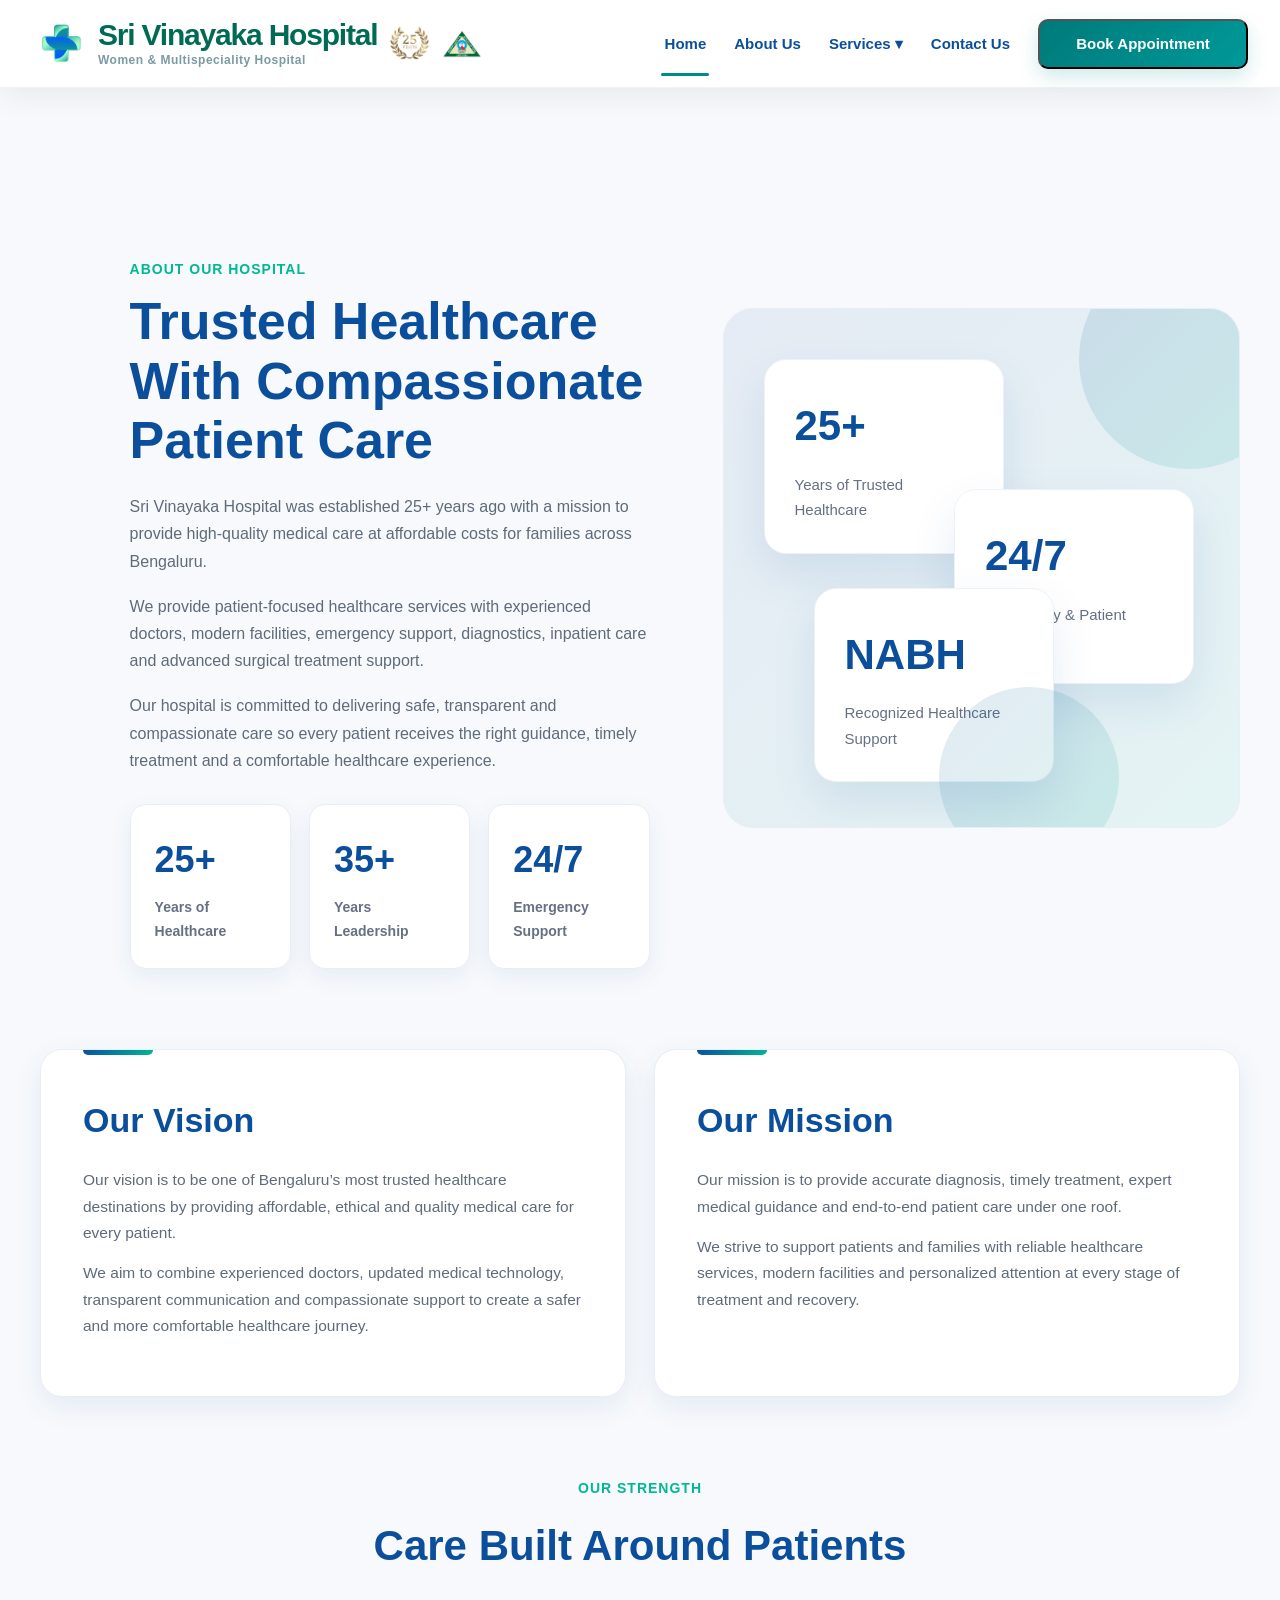
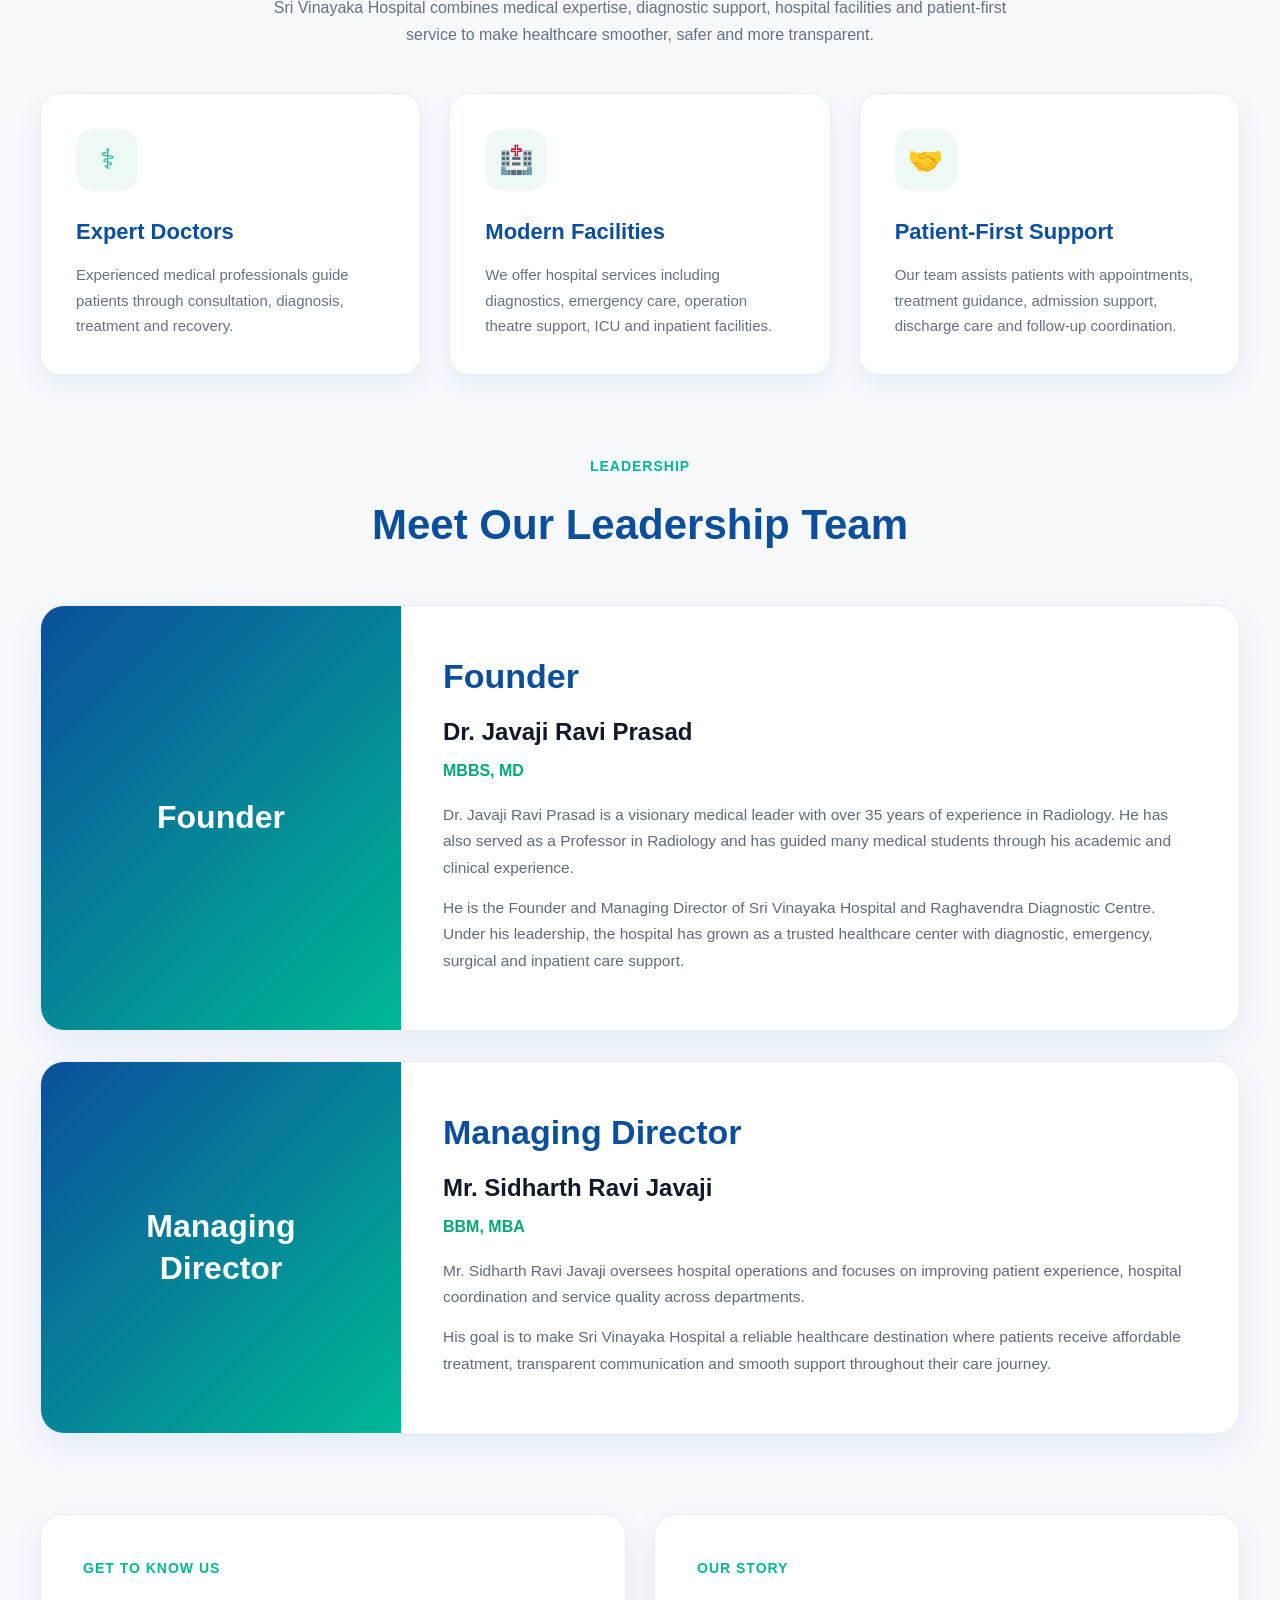
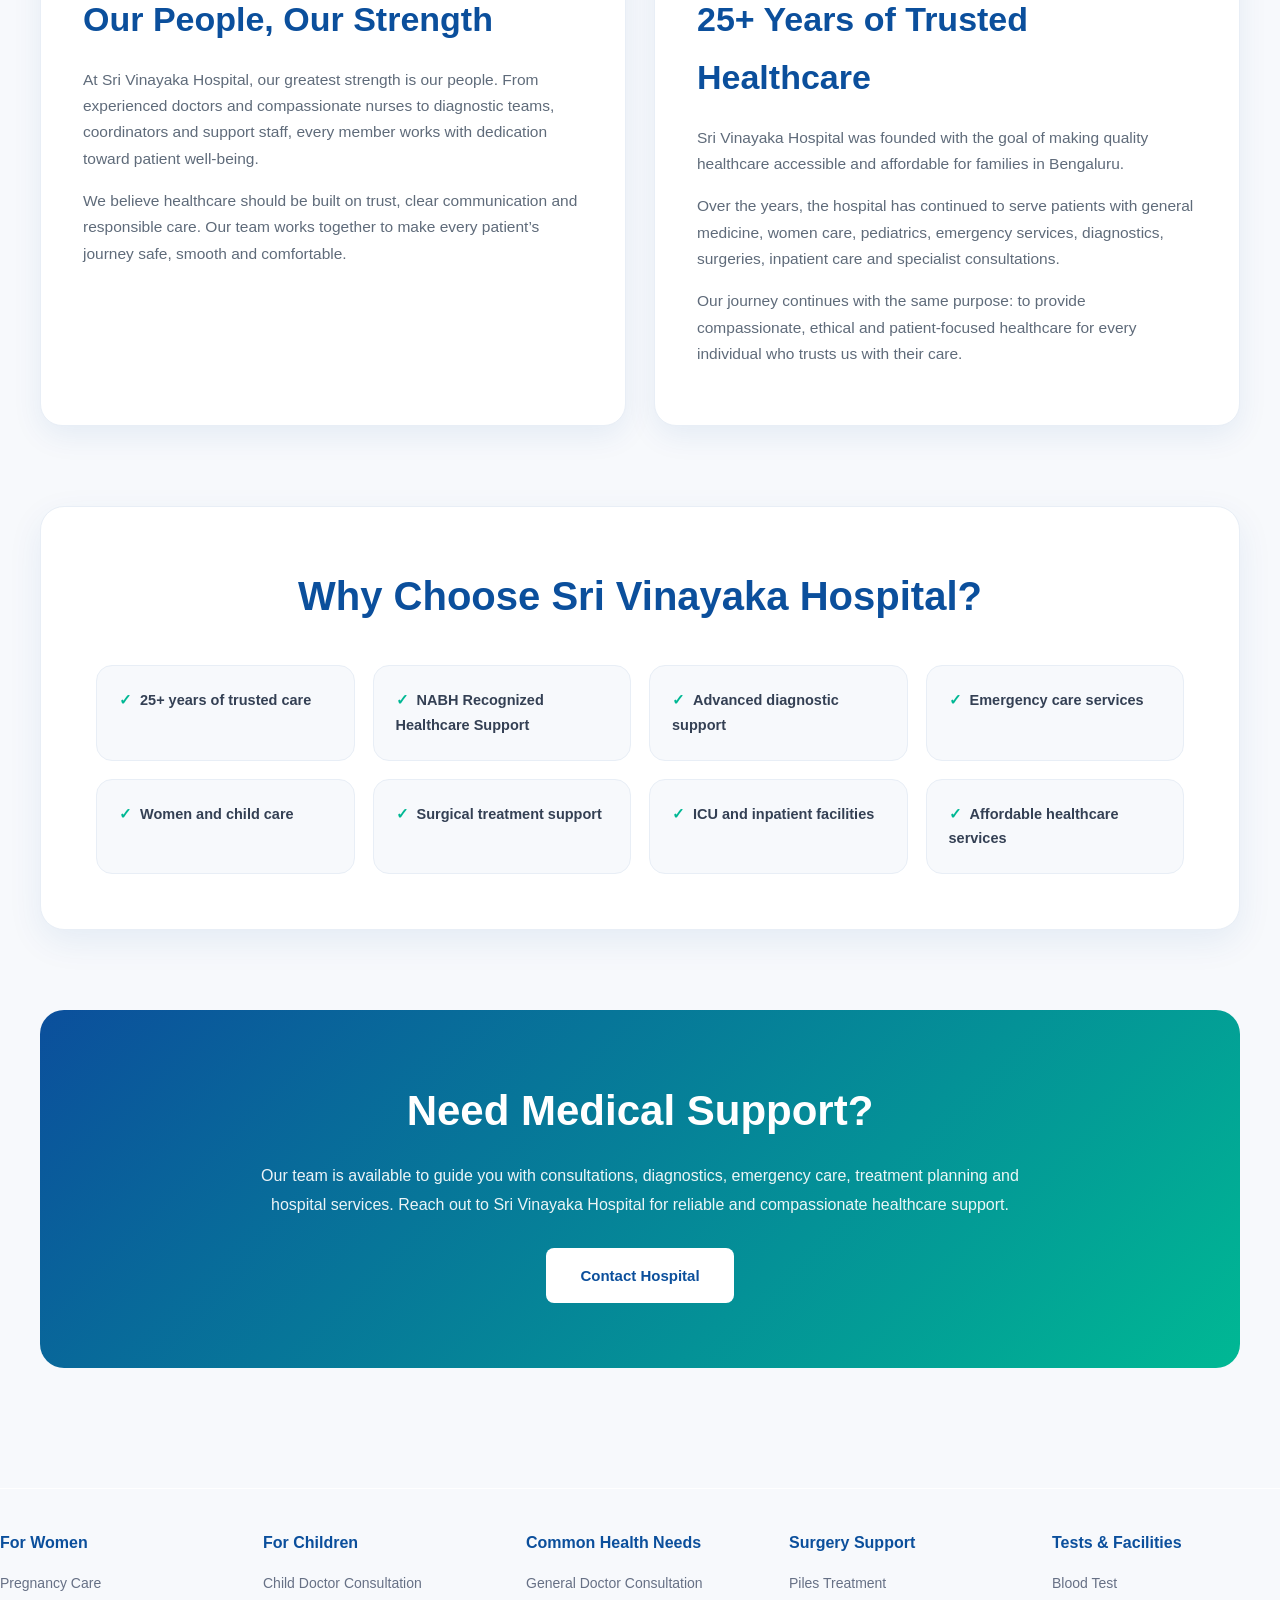
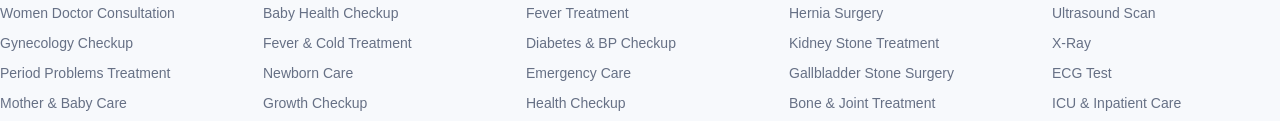
==== commit facf4653: "Updated Sri Vinayaka Hospital website" ====
--- a/about.html
+++ b/about.html
@@ -556,13 +556,27 @@
 
 <body>
 
-  
-<header class="site-header">
+  <header class="site-header">
   <nav class="navbar">
-    <div class="brand">
-      <img src="assets/logo.webp" alt="Sri Vinayaka Hospital Logo" class="logo">
-      <span>Sri Vinayaka Hospital</span>
+<div class="brand">
+
+    <div class="brand-left">
+        <img src="assets/logo.webp" alt="" class="logo">
+
+        <div class="brand-text">
+            <span class="hospital-name">Sri Vinayaka Hospital</span>
+            <small class="hospital-tagline">
+                Women & Multispeciality Hospital
+            </small>
+        </div>
     </div>
+
+    <div class="brand-badges">
+        <img src="assets/25.jpg" alt="" class="badge-logo">
+        <img src="assets/nabh.png" alt="" class="badge-logo">
+    </div>
+
+</div>
 
     <ul class="nav-menu">
       <li><a href="index.html" class="active">Home</a></li>
@@ -609,6 +623,7 @@
               </div>
             </li>
       <li><a href="Contact.html">Contact Us</a></li>
+      
     </ul>
 
         <button class="nav-btn" id="openPopup">
--- a/style.css
+++ b/style.css
@@ -86,7 +86,7 @@
   font-size: 36px;
   font-weight: 800;
   line-height: 1;
-  color: #075f5f;
+  color: #006b54;
   letter-spacing: -1.2px;
   white-space: nowrap;
 }
@@ -120,20 +120,26 @@
 }
 
 .nav-btn {
-  height: 58px;
-  min-width: 246px;
-  margin-left: 52px;
-  padding: 0 26px;
-  border-radius: 12px;
+  height: 48px;
+  min-width: 190px;
+  margin-left: 32px;
+  padding: 0 20px;
+
+  border-radius: 10px;
+
   background: linear-gradient(135deg, #007a7a, #009999);
   color: #fff;
+
   display: inline-flex;
   align-items: center;
   justify-content: center;
-  gap: 12px;
-  font-size: 18px;
-  font-weight: 800;
-  box-shadow: 0 12px 28px rgba(0, 139, 139, 0.24);
+
+  gap: 8px;
+
+  font-size: 15px;
+  font-weight: 700;
+
+  box-shadow: 0 8px 20px rgba(0, 139, 139, 0.18);
 }
 
 .nav-toggle {
@@ -836,12 +842,12 @@
   border-right: none;
 }
 
-.stat-box h3 {
-  font-size: 38px;
-  color: #000;
-  margin-bottom: 8px;
-}
-
+.stat-box h3{
+  font-size:38px;
+  font-weight:800;
+  color:#0b4f9c;
+  margin-bottom:8px;
+}
 .stat-box h4 {
   font-size: 17px;
   color: #00a878;
@@ -2291,3 +2297,253 @@
   opacity: 0.75;
   cursor: not-allowed;
 }
+
+
+/* =========================
+   HEADER BADGES
+========================= */
+
+.brand-content{
+  display:flex;
+  align-items:center;
+  gap:14px;
+}
+
+.brand-badges{
+  display:flex;
+  align-items:center;
+  gap:12px;
+}
+
+.badge-logo{
+  height:52px;
+  width:auto;
+  object-fit:contain;
+  background:none;
+  padding:0;
+  border-radius:0;
+  box-shadow:none;
+}
+.brand-left{
+    display:flex;
+    align-items:center;
+    gap:10px;
+}
+
+
+.brand-text{
+  display:flex;
+  flex-direction:column;
+  line-height:1.1;
+}
+
+.hospital-name{
+  font-size:36px;
+  font-weight:800;
+  color:#075f5f;
+}
+
+.hospital-tagline{
+  font-size:13px;
+  font-weight:600;
+  color:#7a9aa5;
+  letter-spacing:0.5px;
+  margin-top:4px;
+}
+
+
+/* Large Desktop */
+@media (max-width:1450px){
+
+  .badge-logo{
+    height:40px;
+  }
+}
+
+/* Tablet */
+@media (max-width:1180px){
+
+  .brand-content{
+    gap:10px;
+  }
+
+  .badge-logo{
+    height:34px;
+    padding:3px 6px;
+  }
+}
+
+/* Mobile */
+@media (max-width:768px){
+
+  .brand{
+    display:flex;
+    align-items:center;
+    justify-content:space-between;
+    width:100%;
+  }
+
+  .brand-left{
+    display:flex;
+    align-items:center;
+    gap:8px;
+  }
+
+  .brand span{
+    font-size:16px;
+    font-weight:800;
+    color:#075f5f;
+  }
+
+  .brand-badges{
+    gap:6px;
+  }
+
+  .badge-logo{
+    height:65px;
+  }
+
+  .logo{
+    width:38px;
+    height:38px;
+  }
+}
+
+@media (max-width:1450px){
+
+  .hospital-name{
+    font-size:30px;
+  }
+
+  .hospital-tagline{
+    font-size:12px;
+  }
+}
+
+@media (max-width:768px){
+
+  .hospital-name{
+    font-size:16px;
+  }
+
+  .hospital-tagline{
+    font-size:9px;
+    letter-spacing:0.3px;
+  }
+}
+
+.floating-call{
+    position:fixed;
+    right:18px;
+    bottom:18px;
+
+    width:58px;
+    height:58px;
+
+    border-radius:50%;
+
+    background:linear-gradient(135deg,#3d8c7c,#008660);
+
+    color:#fff;
+
+    display:flex;
+    align-items:center;
+    justify-content:center;
+
+    font-size:22px;
+
+    box-shadow:0 10px 30px rgba(0,168,120,.25);
+
+    z-index:9999;
+}
+
+@media(max-width:768px){
+
+    .floating-call{
+        width:54px;
+        height:54px;
+        right:15px;
+        bottom:15px;
+        font-size:20px;
+    }
+}
+.floating-call{
+    animation:callPulse 2s infinite;
+}
+
+@keyframes callPulse{
+    0%{box-shadow:0 0 0 0 rgba(0,168,120,.45);}
+    70%{box-shadow:0 0 0 15px rgba(0,168,120,0);}
+    100%{box-shadow:0 0 0 0 rgba(0,168,120,0);}
+}
+
+/* pop up  */
+
+
+.call-popup{
+    position:fixed;
+    right:20px;
+    bottom:90px;
+
+    width:280px;
+
+    background:#fff;
+    border-radius:16px;
+
+    padding:18px;
+
+    box-shadow:0 15px 40px rgba(0,0,0,.12);
+
+    z-index:9999;
+
+    opacity:0;
+    visibility:hidden;
+
+    transform:translateY(20px);
+
+    transition:.35s ease;
+}
+
+.call-popup.show{
+    opacity:1;
+    visibility:visible;
+    transform:translateY(0);
+}
+
+.popup-close-btn{
+    position:absolute;
+    top:8px;
+    right:10px;
+
+    border:none;
+    background:none;
+
+    font-size:20px;
+    cursor:pointer;
+}
+
+.call-popup h4{
+    color:#0b4f9c;
+    margin-bottom:8px;
+}
+
+.call-popup p{
+    color:#667085;
+    font-size:14px;
+    line-height:1.5;
+    margin-bottom:12px;
+}
+
+.call-popup a{
+    display:inline-block;
+
+    padding:10px 16px;
+
+    border-radius:8px;
+
+    background:#0b4f9c;
+    color:#fff;
+
+    font-size:14px;
+    font-weight:700;
+}
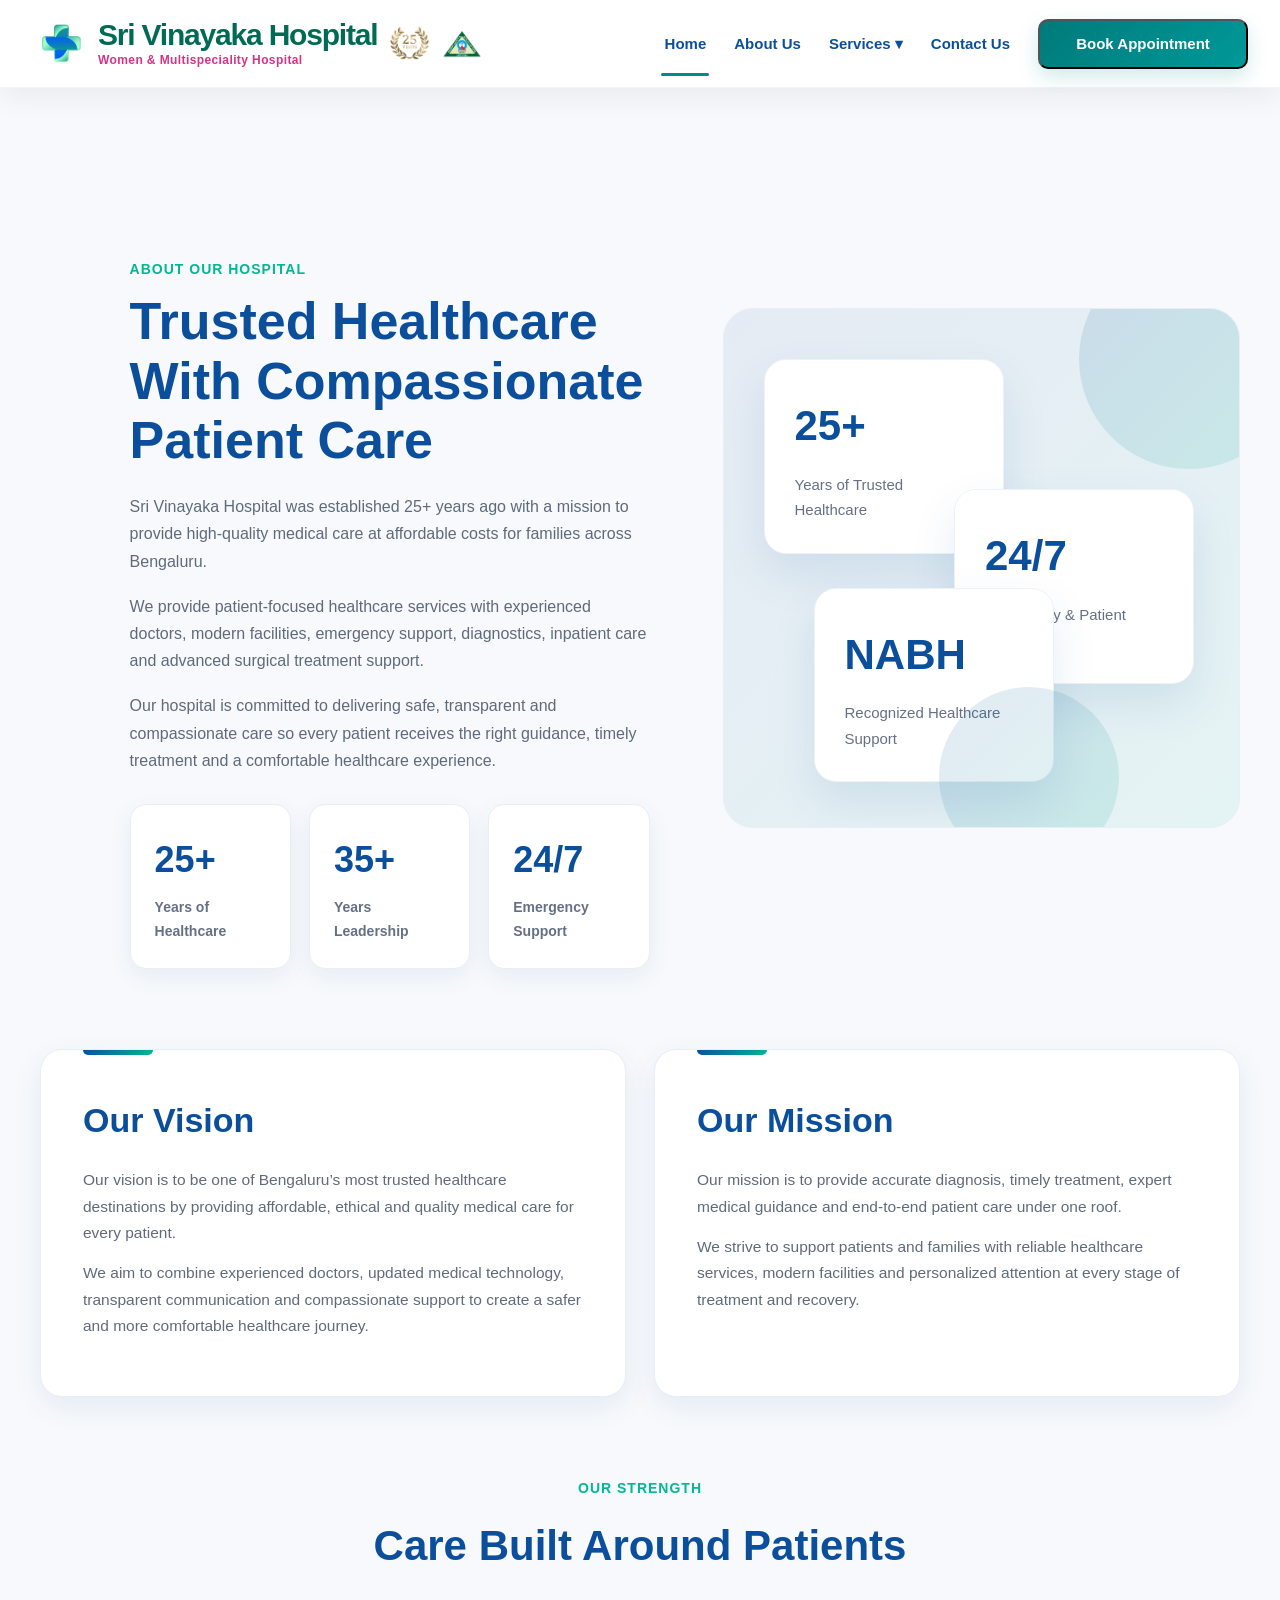
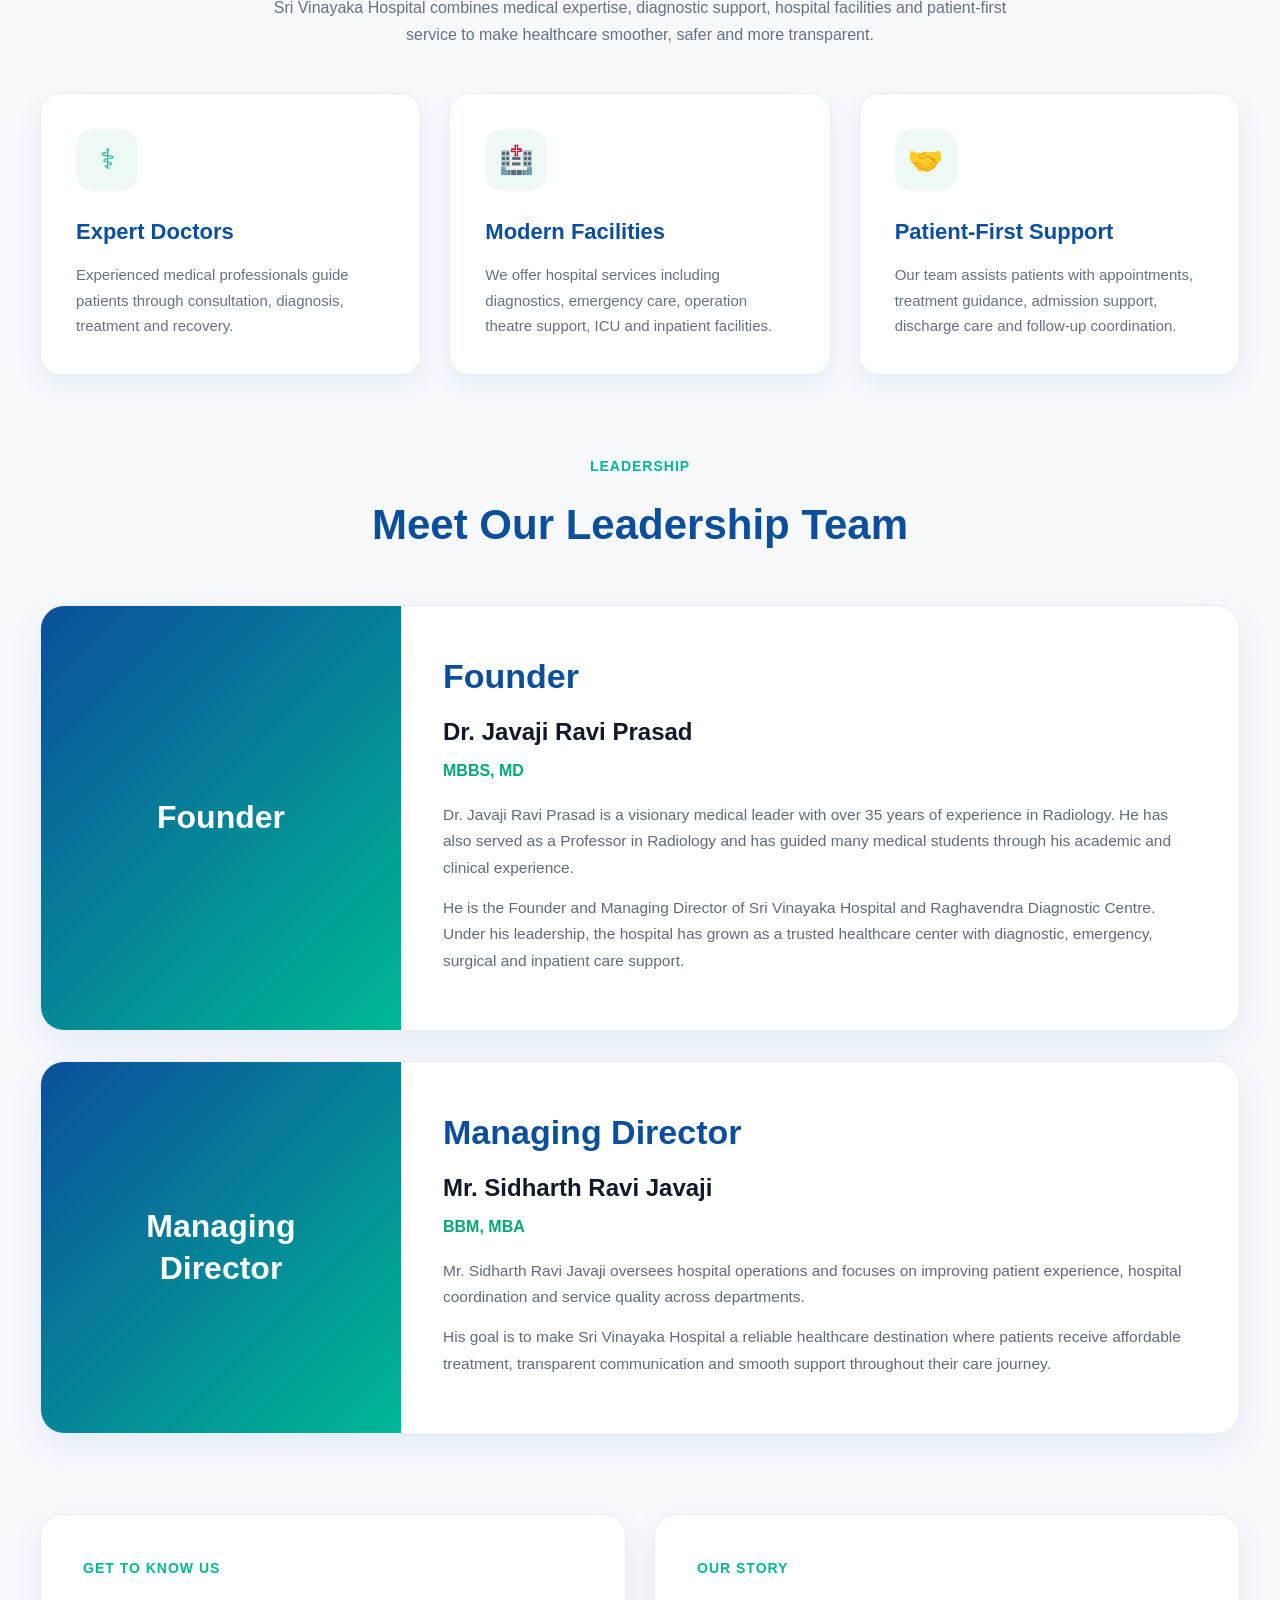
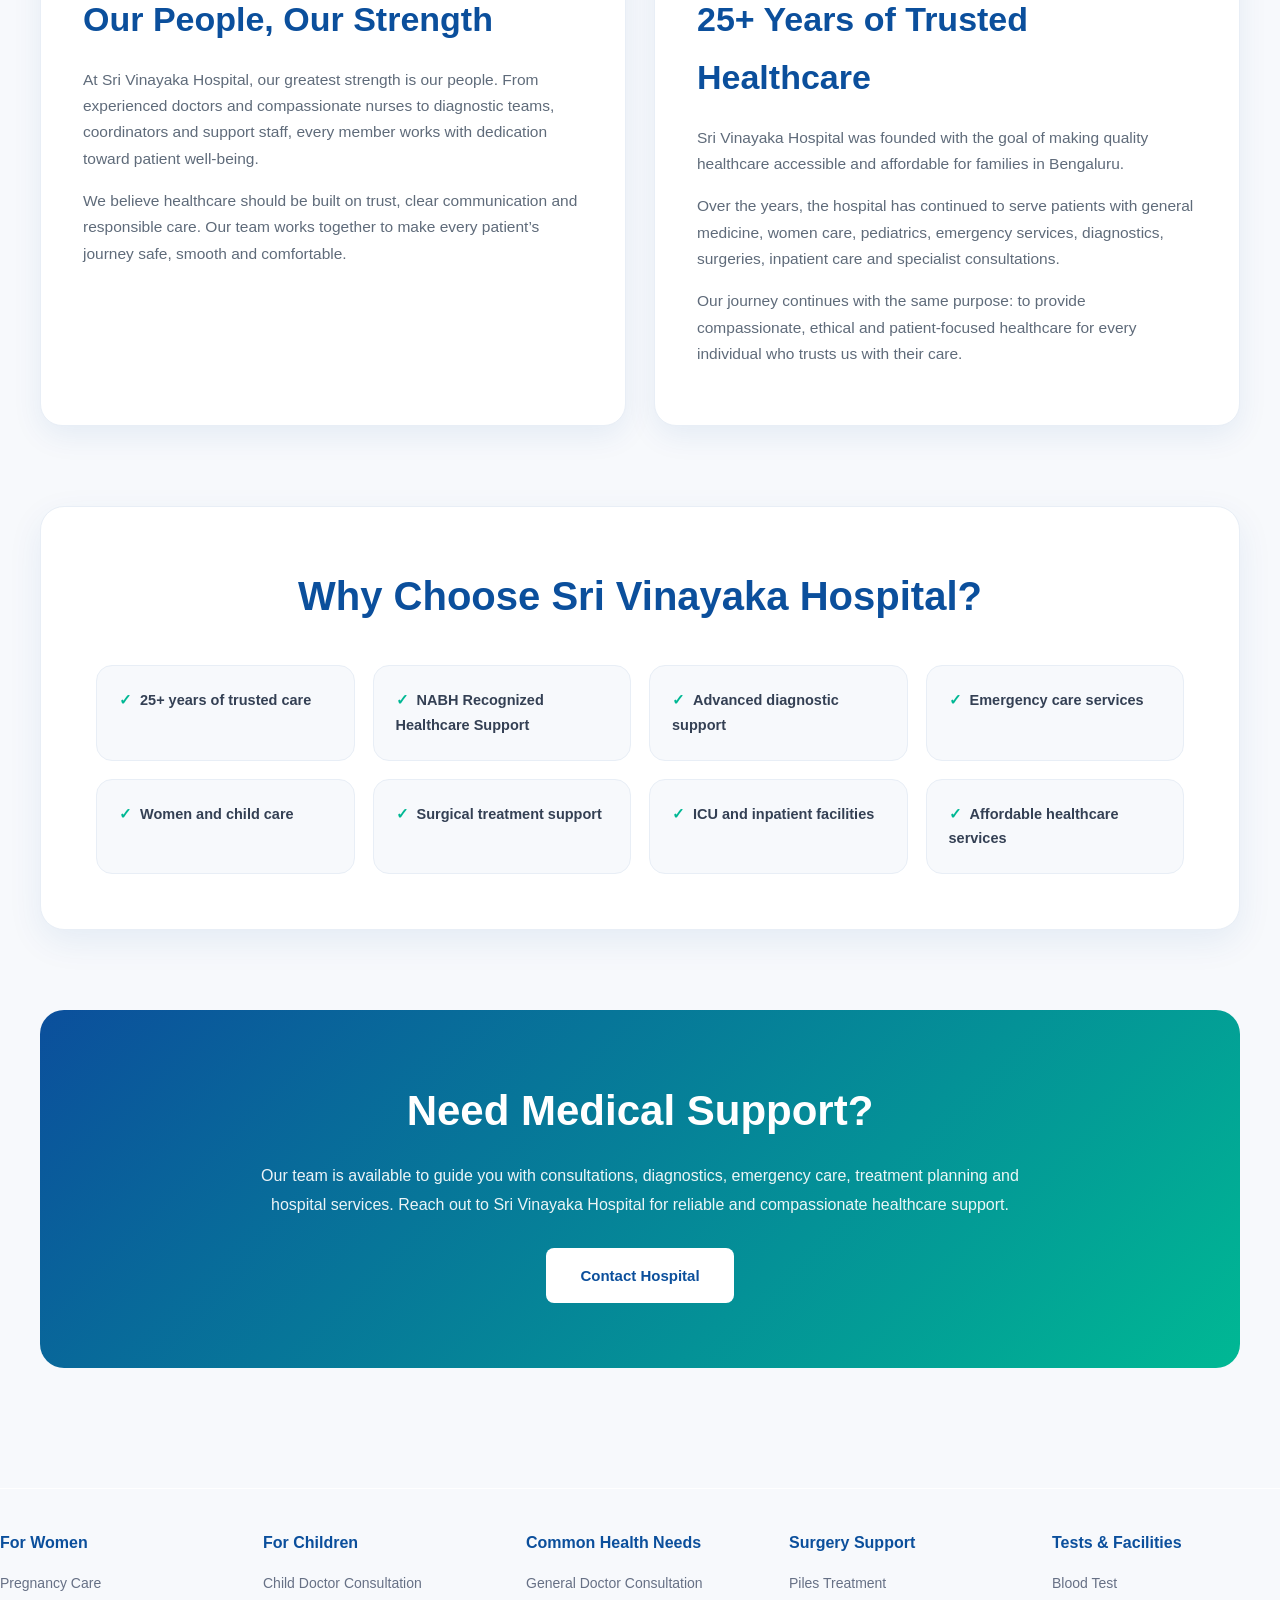
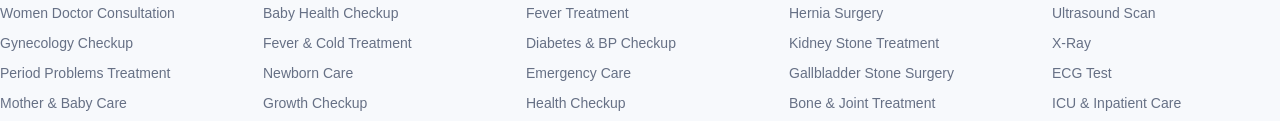
==== commit 990e8804: "Updated hospital tagline and website changes" ====
--- a/about.html
+++ b/about.html
@@ -8,6 +8,7 @@
 
   <meta name="description" content="About Sri Vinayaka Hospital. Trusted healthcare, affordable medical care, expert doctors, advanced facilities, diagnostics, emergency care and compassionate treatment in Bengaluru.">
 <link rel="stylesheet" href="style.css" />
+<link rel="stylesheet" href="https://cdnjs.cloudflare.com/ajax/libs/font-awesome/6.5.1/css/all.min.css">
   <style>
     * {
       margin: 0;
--- a/style.css
+++ b/style.css
@@ -2345,9 +2345,9 @@
 
 .hospital-tagline{
   font-size:13px;
-  font-weight:600;
-  color:#7a9aa5;
-  letter-spacing:0.5px;
+  font-weight:800;
+  color:#d63384; /* premium women's pink */
+  letter-spacing:0.4px;
   margin-top:4px;
 }
 
